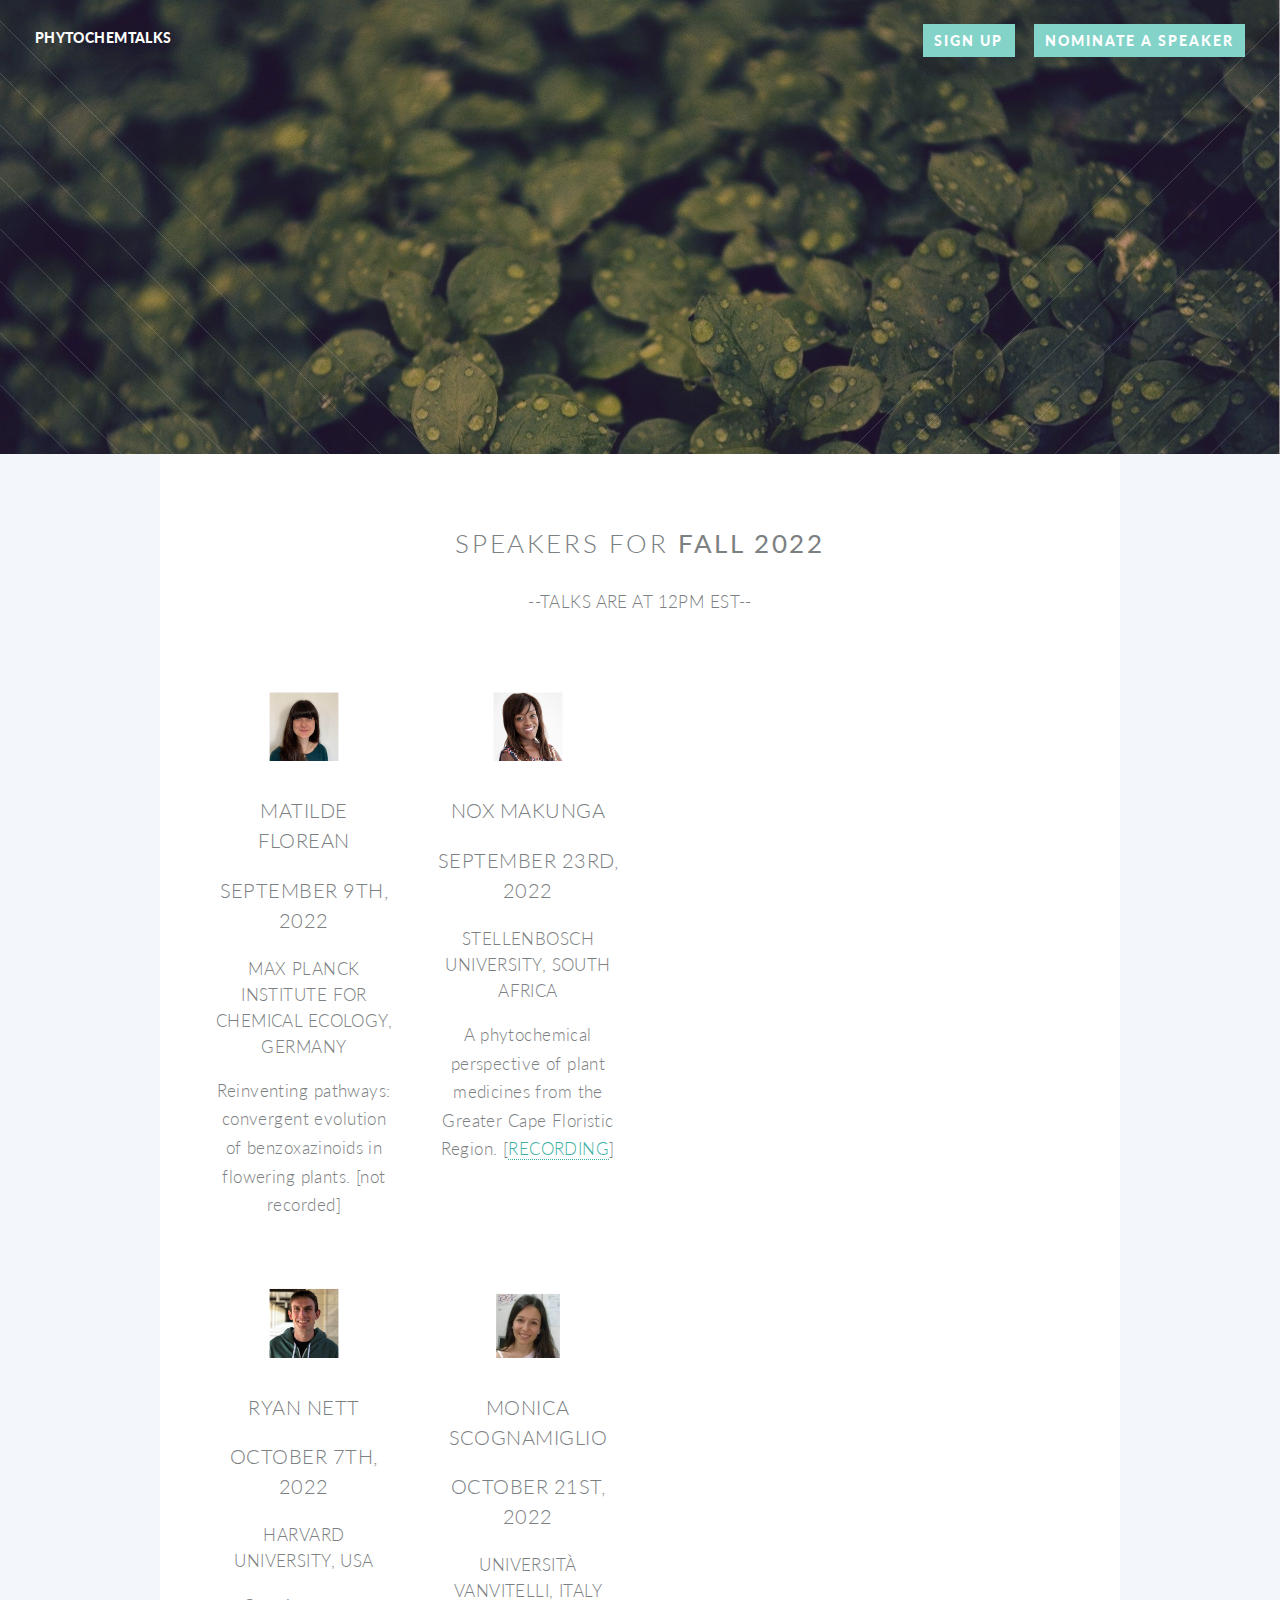
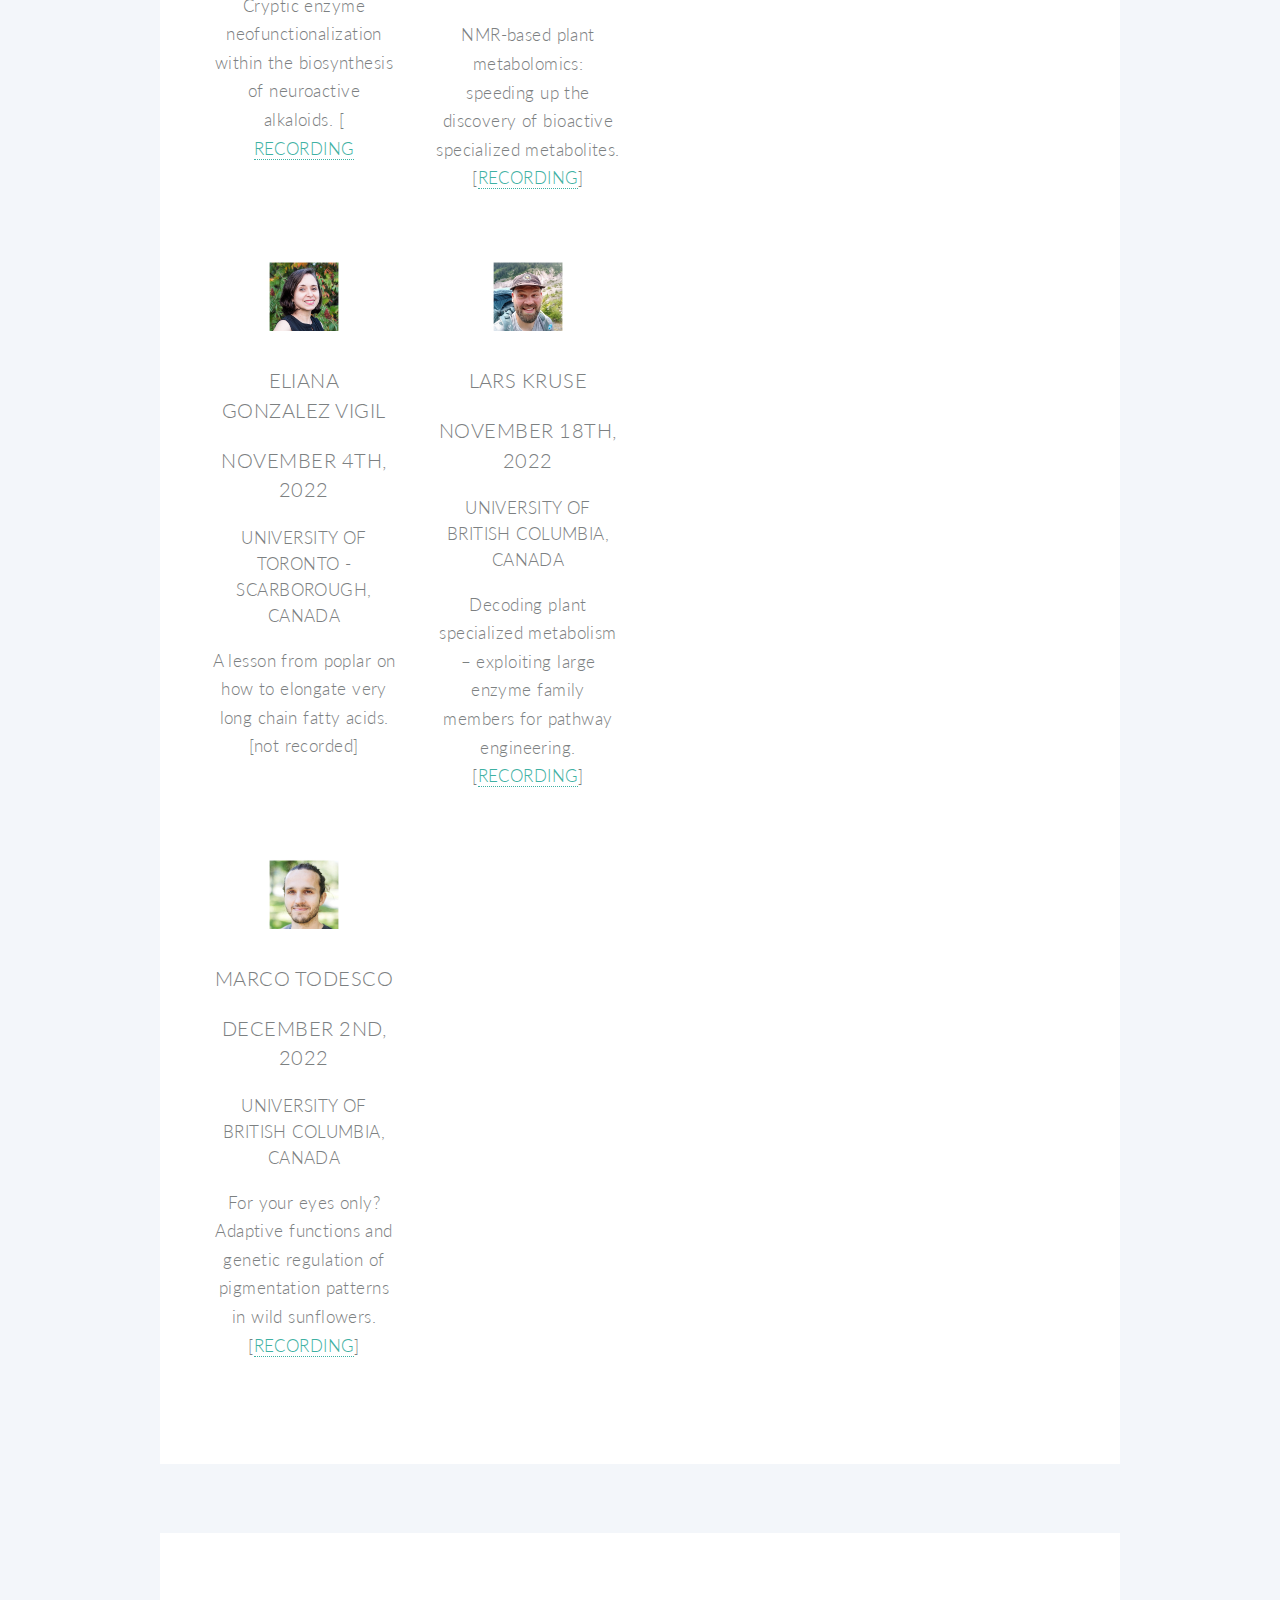
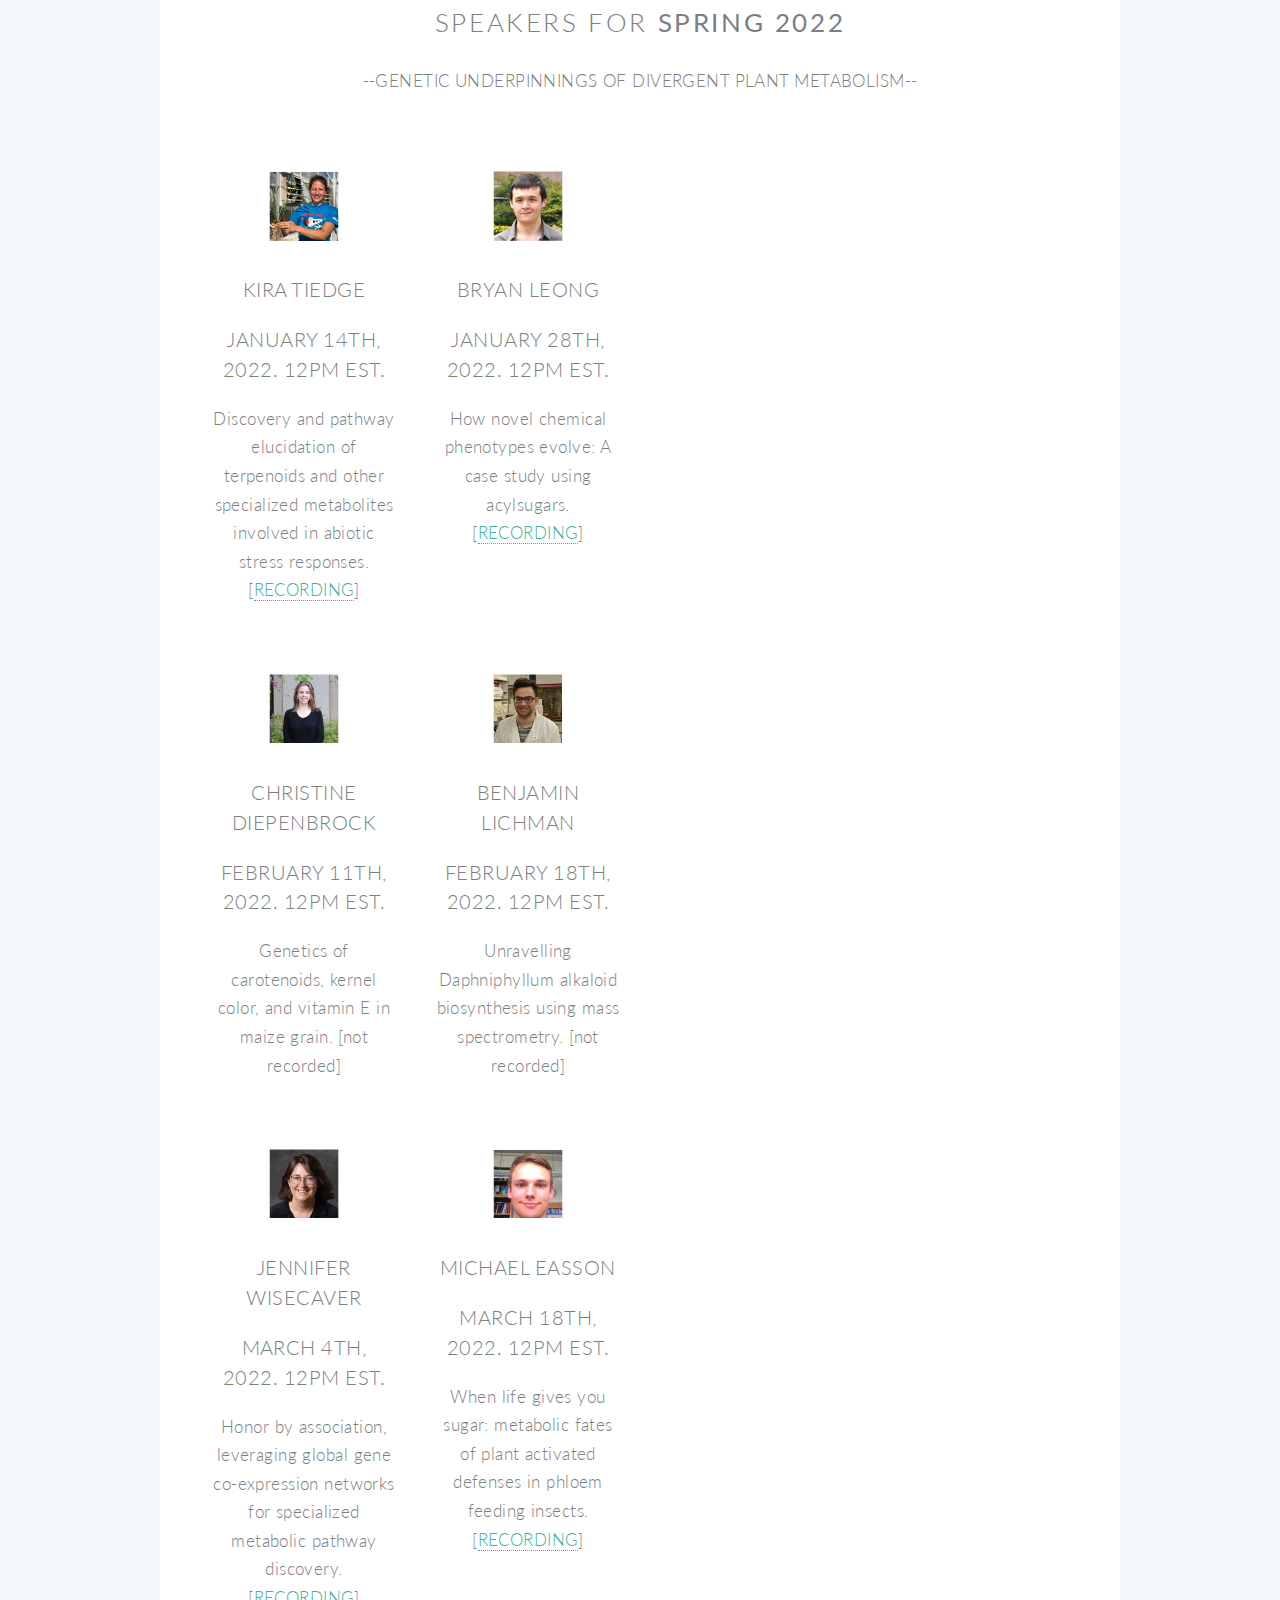
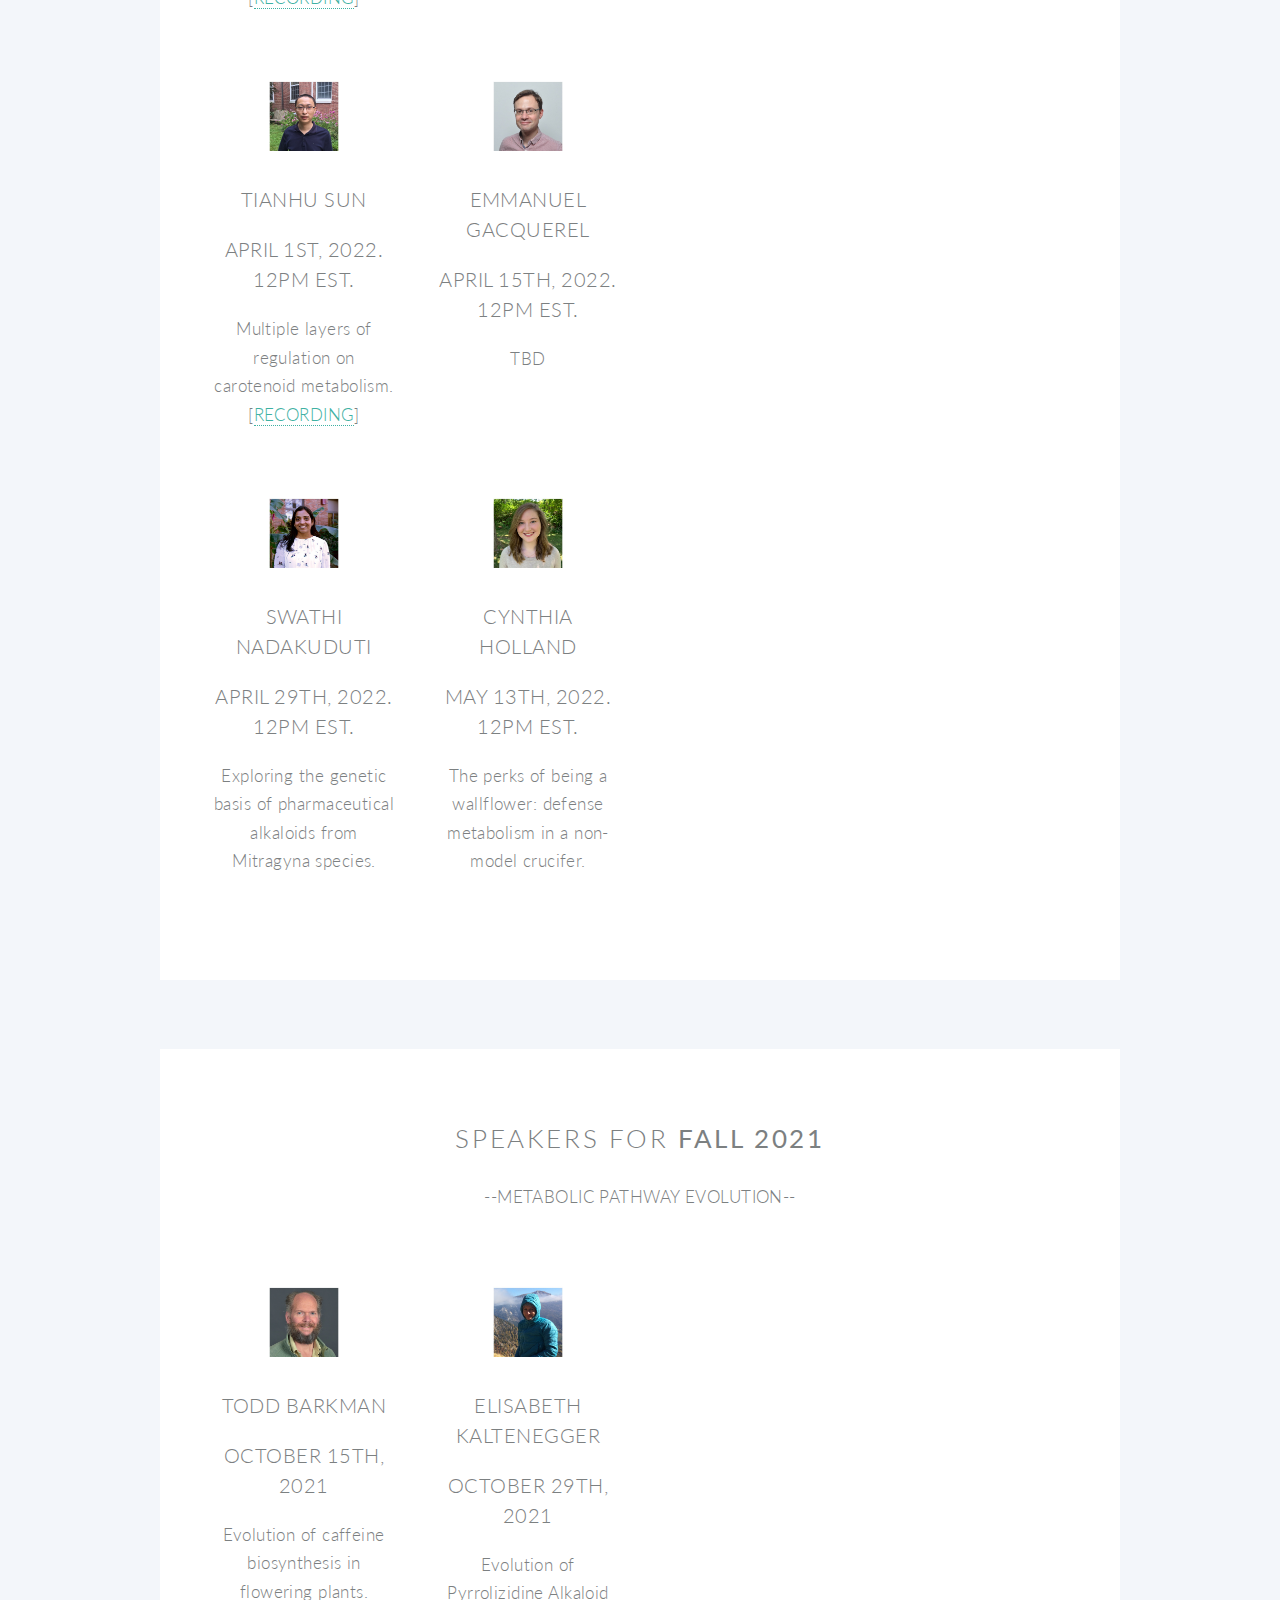
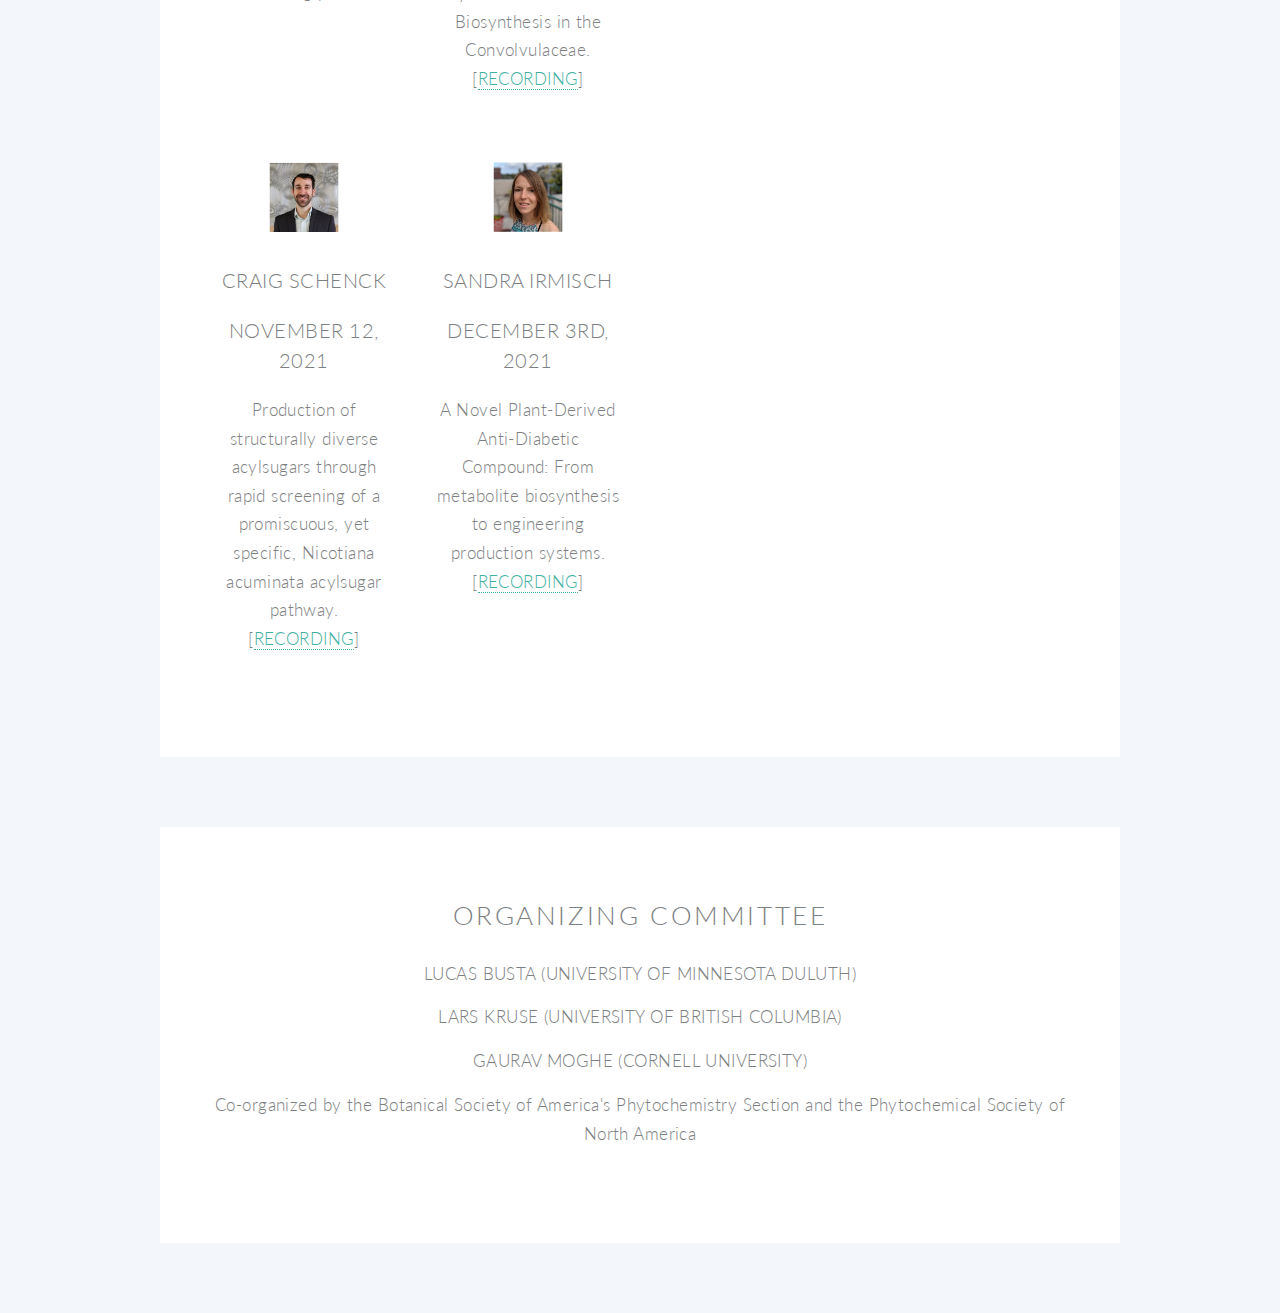
==== index_v2.html @ 906ccce0 "Create index_v2.html" ====
<!DOCTYPE HTML>
<!--
	Twenty by HTML5 UP
	html5up.net | @ajlkn
	Free for personal and commercial use under the CCA 3.0 license (html5up.net/license)
-->
<html>
	<head>
		<title>PhytochemTalks</title>
		<meta charset="utf-8" />
		<meta name="viewport" content="width=device-width, initial-scale=1, user-scalable=no" />
		<link rel="stylesheet" href="assets/css/main.css" />
		<noscript><link rel="stylesheet" href="assets/css/noscript.css" /></noscript>
	</head>
	<body class="index is-preload">
		<div id="page-wrapper">

			<!-- Header -->
				<header id="header" class="alt">
					<h1 id="logo"><a href="index.html">PhytochemTalks <span></span></a></h1>
					<nav id="nav">
						<ul>
							<!-- <li class="current"><a href="index.html">Welcome</a></li> -->
							<!-- <li class="submenu">
								<a href="#">Layouts</a>
								<ul>
									<li><a href="left-sidebar.html">Left Sidebar</a></li>
									<li><a href="right-sidebar.html">Right Sidebar</a></li>
									<li><a href="no-sidebar.html">No Sidebar</a></li>
									<li><a href="contact.html">Contact</a></li>
									<li class="submenu">
										<a href="#">Submenu</a>
										<ul>
											<li><a href="#">Dolore Sed</a></li>
											<li><a href="#">Consequat</a></li>
											<li><a href="#">Lorem Magna</a></li>
											<li><a href="#">Sed Magna</a></li>
											<li><a href="#">Ipsum Nisl</a></li>
										</ul>
									</li>
								</ul>
							</li> -->
							<li><a href="https://forms.gle/ZC9kQ19fH6Y63AhG8" target = "_blank" class="button primary">Sign Up</a></li>
							<li><a href="https://forms.gle/vL4pkconwpoUYG2R7" target = "_blank" class="button primary">Nominate A Speaker</a></li>
						</ul>
					</nav>
				</header>

			<!-- Banner -->
				<section id="banner">

					<!--
						".inner" is set up as an inline-block so it automatically expands
						in both directions to fit whatever's inside it. This means it won't
						automatically wrap lines, so be sure to use line breaks where
						appropriate (<br />).
					-->
					<div class="inner">

						<header>
							<h2>PhytochemTalks</h2>
						</header>
						<p>A virtual seminar series for the phytochemistry community
						<!--  <strong>Twenty</strong>, a free
						<br />
						responsive template
						<br />
						by <a href="http://html5up.net">HTML5 UP</a>. -->
						</p>
						<!-- <footer>
							<ul class="buttons stacked">
								<li><a href="#main" class="button fit scrolly">Tell Me More</a></li>
							</ul>
						</footer> -->

					</div>

				</section>

			<!-- Main -->

					<!-- 2022 -->

						<section class="wrapper style3 container special">

							<header class="major">
								<h2>Speakers for <strong>Fall 2022</strong></h2>
								<h4>--Talks are at 12pm EST--</h4>
								
							</header>

							<div class="row">

								<div class="col-3 col-6-narrower">

									<section>
										<a href="#" class="image featured"><img src="images/speakers/florean.jpg" alt="" /></a>
										<header>
											<h3>Matilde Florean</h3>
											<h3>September 9th, 2022</h3>
											<h4>Max Planck Institute for Chemical Ecology, Germany</h4>
										</header>
										<p>Reinventing pathways: convergent evolution of benzoxazinoids in flowering plants. [not recorded]</p>
									</section>

								</div>

								<div class="col-3 col-6-narrower">

									<section>
										<a href="#" class="image featured"><img src="images/speakers/nmakunga.jpg" alt="" /></a>
										<header>
											<h3>Nox Makunga</h3>
											<h3>September 23rd, 2022</h3>
											<h4>Stellenbosch University, South Africa</h4>
										</header>
										<p>A phytochemical perspective of plant medicines from the Greater Cape Floristic Region. [<a href="https://youtu.be/Lsn9W8xkxU4">RECORDING</a>]</p>
									</section>

								</div>
							</div>

							<div class="row">
								<div class="col-3 col-6-narrower">

									<section>
										<a href="#" class="image featured"><img src="images/speakers/nett.jpg" alt="" /></a>
										<header>
											<h3>Ryan Nett</h3>
											<h3>October 7th, 2022</h3>
											<h4>Harvard University, USA</h4>
										</header>
										<p>Cryptic enzyme neofunctionalization within the biosynthesis of neuroactive alkaloids. [<a href="https://youtu.be/0pZth37WubY"> RECORDING</a></p>
									</section>

								</div>
								<div class="col-3 col-6-narrower">
									<section>
										<a href="#" class="image featured"><img src="images/speakers/scognamiglio.jpg" alt="" /></a>
										<header>
											<h3>Monica Scognamiglio</h3>
											<h3>October 21st, 2022</h3>
											<h4>Università Vanvitelli, Italy<h4>
										</header>
										<p>NMR-based plant metabolomics: speeding up the discovery of bioactive specialized metabolites. [<a href="https://www.youtube.com/watch?v=jr14aKdbmzI">RECORDING</a>]</p>
									</section>
								</div>
							</div>

							<div class="row">
								<div class="col-3 col-6-narrower">

									<section>
										<a href="#" class="image featured"><img src="images/speakers/vigil.jpg" alt="" /></a>
										<header>
											<h3>Eliana Gonzalez Vigil</h3>
											<h3>November 4th, 2022</h3>
											<h4>University of Toronto - Scarborough, Canada</h4>
										</header>
										<p>A lesson from poplar on how to elongate very long chain fatty acids. [not recorded]</p>
									</section>

								</div>
								<div class="col-3 col-6-narrower">
									<section>
										<a href="#" class="image featured"><img src="images/speakers/lkruse.jpg" alt="" /></a>
										<header>
											<h3>Lars Kruse</h3>
											<h3>November 18th, 2022</h3>
											<h4>University of British Columbia, Canada</h4>
										</header>
										<p>Decoding plant specialized metabolism – exploiting large enzyme family members for pathway engineering. [<a href="https://youtu.be/vaaY8qaTOeU">RECORDING</a>]</p>
									</section>
								</div>
							</div>

							<div class="row">
								<div class="col-3 col-6-narrower">

									<section>
										<a href="#" class="image featured"><img src="images/speakers/mtodesco.jpg" alt="" /></a>
										<header>
											<h3>Marco Todesco</h3>
											<h3>December 2nd, 2022</h3>
											<h4>University of British Columbia, Canada</h4>
										</header>
										<p>For your eyes only? Adaptive functions and genetic regulation of pigmentation patterns in wild sunflowers. [<a href="https://youtu.be/sJp-d1FnOnk">RECORDING</a>]</p>
									</section>

									

							</div>

						<!-- 	<footer class="major">
								<ul class="buttons">
									<li><a href="#" class="button">See More</a></li>
								</ul>
							</footer> -->

						</section>


						<section class="wrapper style3 container special">

							<header class="major">
								<h2>Speakers for <strong>Spring 2022</strong></h2>
								<h4>--Genetic Underpinnings of Divergent Plant Metabolism--</h4>
								
							</header>

							<div class="row">
								<div class="col-3 col-6-narrower">

									<section>
										<a href="#" class="image featured"><img src="images/speakers/tiedge.jpg" alt="" /></a>
										<header>
											<h3>Kira Tiedge</h3>
											<h3>January 14th, 2022. 12pm EST.</h3>
										</header>
										<p>Discovery and pathway elucidation of terpenoids and other specialized metabolites involved in abiotic stress responses. [<a href="https://youtu.be/Rp8Tl9uRipw">RECORDING</a>]</p>
									</section>

								</div>
								<div class="col-3 col-6-narrower">
									<section>
										<a href="#" class="image featured"><img src="images/speakers/leong.jpg" alt="" /></a>
										<header>
											<h3>Bryan Leong</h3>
											<h3>January 28th, 2022. 12pm EST.</h3>
										</header>
										<p>How novel chemical phenotypes evolve: A case study using acylsugars. [<a href="https://youtu.be/gm9tntkHCnI">RECORDING</a>]</p>
									</section>
								</div>
							</div>

							<div class="row">
								<div class="col-3 col-6-narrower">

									<section>
										<a href="#" class="image featured"><img src="images/speakers/diepenbrock.jpg" alt="" /></a>
										<header>
											<h3>Christine Diepenbrock</h3>
											<h3>February 11th, 2022. 12pm EST.</h3>
										</header>
										<p>Genetics of carotenoids, kernel color, and vitamin E in maize grain. [not recorded]</p>
									</section>

								</div>
								<div class="col-3 col-6-narrower">

									<section>
										<a href="#" class="image featured"><img src="images/speakers/lichman.jpg" alt="" /></a>
										<header>
											<h3>Benjamin Lichman</h3>
											<h3>February 18th, 2022. 12pm EST.</h3>
										</header>
										<p>Unravelling Daphniphyllum alkaloid biosynthesis using mass spectrometry. [not recorded]</p>
									</section>

								</div>
							</div>

							<div class="row">
								<div class="col-3 col-6-narrower">

									<section>
										<a href="#" class="image featured"><img src="images/speakers/wisecaver.jpg" alt="" /></a>
										<header>
											<h3>Jennifer Wisecaver</h3>
											<h3>March 4th, 2022. 12pm EST.</h3>
										</header>
										<p>Honor by association, leveraging global gene co-expression networks for specialized metabolic pathway discovery. [<a href="https://youtu.be/dYwBu6hhYvE">RECORDING</a>]</p>
									</section>

								</div>
								<div class="col-3 col-6-narrower">
									<section>
										<a href="#" class="image featured"><img src="images/speakers/easson.jpg" alt="" /></a>
										<header>
											<h3>Michael Easson</h3>
											<h3>March 18th, 2022. 12pm EST.</h3>
										</header>
										<p>When life gives you sugar: metabolic fates of plant activated defenses in phloem feeding insects. [<a href="https://youtu.be/MIuljBLB_Bc">RECORDING</a>]</p>
									</section>
								</div>
							</div>

							<div class="row">
								<div class="col-3 col-6-narrower">

									<section>
										<a href="#" class="image featured"><img src="images/speakers/sun.jpg" alt="" /></a>
										<header>
											<h3>Tianhu Sun</h3>
											<h3>April 1st, 2022. 12pm EST.</h3>
										</header>
										<p>Multiple layers of regulation on carotenoid metabolism. [<a href="https://youtu.be/HXtTqQEf920">RECORDING</a>]</p>
									</section>

								</div>
								<div class="col-3 col-6-narrower">
									<section>
										<a href="#" class="image featured"><img src="images/speakers/gacquerel.jpg" alt="" /></a>
										<header>
											<h3>Emmanuel Gacquerel</h3>
											<h3>April 15th, 2022. 12pm EST.</h3>
										</header>
										<p>TBD</p>
									</section>
								</div>
							</div>

							<div class="row">
								<div class="col-3 col-6-narrower">

									<section>
										<a href="#" class="image featured"><img src="images/speakers/nadakuduti.jpg" alt="" /></a>
										<header>
											<h3>Swathi Nadakuduti</h3>
											<h3>April 29th, 2022. 12pm EST.</h3>
										</header>
										<p>Exploring the genetic basis of pharmaceutical alkaloids from Mitragyna species.</p>
									</section>

								</div>
								<div class="col-3 col-6-narrower">
									<section>
										<a href="#" class="image featured"><img src="images/speakers/holland.jpg" alt="" /></a>
										<header>
											<h3>Cynthia Holland</h3>
											<h3>May 13th, 2022. 12pm EST.</h3>
										</header>
										<p>The perks of being a wallflower: defense metabolism in a non-model crucifer.</p>
									</section>
								</div>
							</div>

						<!-- 	<footer class="major">
								<ul class="buttons">
									<li><a href="#" class="button">See More</a></li>
								</ul>
							</footer> -->

						</section>

					<!-- 2021 -->
						<section class="wrapper style3 container special">

							<header class="major">
								<h2>Speakers for <strong>Fall 2021</strong></h2>
								<h4>--Metabolic Pathway Evolution--</h4>
								
							</header>

							<div class="row">
								<div class="col-3 col-6-narrower">

									<section>
										<a href="#" class="image featured"><img src="images/speakers/barkman.jpg" alt="" /></a>
										<header>
											<h3>Todd Barkman</h3>
											<h3>October 15th, 2021</h3>
										</header>
										<p>Evolution of caffeine biosynthesis in flowering plants.</p>
									</section>

								</div>
								<div class="col-3 col-6-narrower">

									<section>
										<a href="#" class="image featured"><img src="images/speakers/kaltenegger.jpg" alt="" /></a>
										<header>
											<h3>Elisabeth Kaltenegger</h3>
											<h3>October 29th, 2021</h3>
										</header>
										<p>Evolution of Pyrrolizidine Alkaloid Biosynthesis in the Convolvulaceae. [<a href="https://youtu.be/cVv2QDl7gSY">RECORDING</a>]</p>
									</section>

								</div>
							</div>

							<div class="row">
								<div class="col-3 col-6-narrower">

									<section>
										<a href="#" class="image featured"><img src="images/speakers/schenck.jpg" alt="" /></a>
										<header>
											<h3>Craig Schenck</h3>
											<h3>November 12, 2021</h3>
										</header>
										<p>Production of structurally diverse acylsugars through rapid screening of a promiscuous, yet specific, Nicotiana acuminata acylsugar pathway. [<a href="https://youtu.be/OnVEOInRp0A">RECORDING</a>]</p>
									</section>

								</div>
								<div class="col-3 col-6-narrower">
									<section>
										<a href="#" class="image featured"><img src="images/speakers/irmisch.jpg" alt="" /></a>
										<header>
											<h3>Sandra Irmisch</h3>
											<h3>December 3rd, 2021</h3>
										</header>
										<p>A Novel Plant-Derived Anti-Diabetic Compound: From metabolite biosynthesis to engineering production systems. [<a href="https://youtu.be/8uOE88jEepc">RECORDING</a>]</p>
									</section>
								</div>
							</div>

						<!-- 	<footer class="major">
								<ul class="buttons">
									<li><a href="#" class="button">See More</a></li>
								</ul>
							</footer> -->

						</section>

				</article>

				<!-- Three -->
						<section class="wrapper style3 container special">

							<header class="major">
								<h2>Organizing Committee</h2>
								<h4>Lucas Busta (University of Minnesota Duluth)</h4>
								<h4>Lars Kruse (University of British Columbia)</h4>
								<h4>Gaurav Moghe (Cornell University)</h4>

								Co-organized by the Botanical Society of America's Phytochemistry Section and the Phytochemical Society of North America
								
							</header>

						</section>

				</article>

			<!-- CTA -->
				<!-- <section id="cta">

					<header>
						<h2>Ready to do <strong>something</strong>?</h2>
						<p>Proin a ullamcorper elit, et sagittis turpis integer ut fermentum.</p>
					</header>
					<footer>
						<ul class="buttons">
							<li><a href="#" class="button primary">Take My Money</a></li>
							<li><a href="#" class="button">LOL Wut</a></li>
						</ul>
					</footer>

				</section> -->

			<!-- Footer -->
				<!-- <footer id="footer">

					<ul class="icons">
						<li><a href="#" class="icon brands circle fa-twitter"><span class="label">Twitter</span></a></li>
						<li><a href="#" class="icon brands circle fa-facebook-f"><span class="label">Facebook</span></a></li>
						<li><a href="#" class="icon brands circle fa-google-plus-g"><span class="label">Google+</span></a></li>
						<li><a href="#" class="icon brands circle fa-github"><span class="label">Github</span></a></li>
						<li><a href="#" class="icon brands circle fa-dribbble"><span class="label">Dribbble</span></a></li>
					</ul>

					<ul class="copyright">
						<li>&copy; Untitled</li><li>Design: <a href="http://html5up.net">HTML5 UP</a></li>
					</ul>

				</footer> -->

			<!-- <article id="main">

					<header class="special container">
						<span class="icon solid fa-chart-bar"></span>
						<h2>As this is my <strong>twentieth</strong> freebie for HTML5 UP
						<br />
						I decided to give it a really creative name.</h2>
						<p>Turns out <strong>Twenty</strong> was the best I could come up with. Anyway, lame name aside,
						<br />
						it's minimally designed, fully responsive, built on HTML5/CSS3,
						and, like all my stuff,
						<br />
						released for free under the <a href="http://html5up.net/license">Creative Commons Attribution 3.0</a> license. Have fun!</p>
					</header> -->

					<!-- One -->
						<!-- <section class="wrapper style2 container special-alt">
							<div class="row gtr-50">
								<div class="col-8 col-12-narrower">

									<header>
										<h2>Behold the <strong>icons</strong> that visualize what you’re all about. or just take up space. your call bro.</h2>
									</header>
									<p>Sed tristique purus vitae volutpat ultrices. Aliquam eu elit eget arcu comteger ut fermentum lorem. Lorem ipsum dolor sit amet. Sed tristique purus vitae volutpat ultrices. eu elit eget commodo. Sed tristique purus vitae volutpat ultrices. Aliquam eu elit eget arcu commodo.</p>
									<footer>
										<ul class="buttons">
											<li><a href="#" class="button">Find Out More</a></li>
										</ul>
									</footer>

								</div>
								<div class="col-4 col-12-narrower imp-narrower">

									<ul class="featured-icons">
										<li><span class="icon fa-clock"><span class="label">Feature 1</span></span></li>
										<li><span class="icon solid fa-volume-up"><span class="label">Feature 2</span></span></li>
										<li><span class="icon solid fa-laptop"><span class="label">Feature 3</span></span></li>
										<li><span class="icon solid fa-inbox"><span class="label">Feature 4</span></span></li>
										<li><span class="icon solid fa-lock"><span class="label">Feature 5</span></span></li>
										<li><span class="icon solid fa-cog"><span class="label">Feature 6</span></span></li>
									</ul>

								</div>
							</div>
						</section> -->

					<!-- Two -->
						<!-- <section class="wrapper style1 container special">
							<div class="row">
								<div class="col-4 col-12-narrower">

									<section>
										<span class="icon solid featured fa-check"></span>
										<header>
											<h3>This is Something</h3>
										</header>
										<p>Sed tristique purus vitae volutpat ultrices. Aliquam eu elit eget arcu commodo suscipit dolor nec nibh. Proin a ullamcorper elit, et sagittis turpis. Integer ut fermentum.</p>
									</section>

								</div>
								<div class="col-4 col-12-narrower">

									<section>
										<span class="icon solid featured fa-check"></span>
										<header>
											<h3>Also Something</h3>
										</header>
										<p>Sed tristique purus vitae volutpat ultrices. Aliquam eu elit eget arcu commodo suscipit dolor nec nibh. Proin a ullamcorper elit, et sagittis turpis. Integer ut fermentum.</p>
									</section>

								</div>
								<div class="col-4 col-12-narrower">

									<section>
										<span class="icon solid featured fa-check"></span>
										<header>
											<h3>Probably Something</h3>
										</header>
										<p>Sed tristique purus vitae volutpat ultrices. Aliquam eu elit eget arcu commodo suscipit dolor nec nibh. Proin a ullamcorper elit, et sagittis turpis. Integer ut fermentum.</p>
									</section>

								</div>
							</div>
						</section> -->

		</div>

		<!-- Scripts -->
			<script src="assets/js/jquery.min.js"></script>
			<script src="assets/js/jquery.dropotron.min.js"></script>
			<script src="assets/js/jquery.scrolly.min.js"></script>
			<script src="assets/js/jquery.scrollex.min.js"></script>
			<script src="assets/js/browser.min.js"></script>
			<script src="assets/js/breakpoints.min.js"></script>
			<script src="assets/js/util.js"></script>
			<script src="assets/js/main.js"></script>

	</body>
</html>
---- assets/css/main.css ----
@import url("fontawesome-all.min.css");
@import url("https://fonts.googleapis.com/css?family=Lato:300,400,900");

/*
	Twenty by HTML5 UP
	html5up.net | @ajlkn
	Free for personal and commercial use under the CCA 3.0 license (html5up.net/license)
*/

html, body, div, span, applet, object,
iframe, h1, h2, h3, h4, h5, h6, p, blockquote,
pre, a, abbr, acronym, address, big, cite,
code, del, dfn, em, img, ins, kbd, q, s, samp,
small, strike, strong, sub, sup, tt, var, b,
u, i, center, dl, dt, dd, ol, ul, li, fieldset,
form, label, legend, table, caption, tbody,
tfoot, thead, tr, th, td, article, aside,
canvas, details, embed, figure, figcaption,
footer, header, hgroup, menu, nav, output, ruby,
section, summary, time, mark, audio, video {
	margin: 0;
	padding: 0;
	border: 0;
	font-size: 100%;
	font: inherit;
	vertical-align: baseline;}

article, aside, details, figcaption, figure,
footer, header, hgroup, menu, nav, section {
	display: block;}

body {
	line-height: 1;
}

ol, ul {
	list-style: none;
}

blockquote, q {
	quotes: none;
}

	blockquote:before, blockquote:after, q:before, q:after {
		content: '';
		content: none;
	}

table {
	border-collapse: collapse;
	border-spacing: 0;
}

body {
	-webkit-text-size-adjust: none;
}

mark {
	background-color: transparent;
	color: inherit;
}

input::-moz-focus-inner {
	border: 0;
	padding: 0;
}

input, select, textarea {
	-moz-appearance: none;
	-webkit-appearance: none;
	-ms-appearance: none;
	appearance: none;
}

/* Basic */

	html {
		box-sizing: border-box;
	}

	*, *:before, *:after {
		box-sizing: inherit;
	}

	body {
		background: #f3f6fa;
	}

		body.is-preload *, body.is-preload *:before, body.is-preload *:after {
			-moz-animation: none !important;
			-webkit-animation: none !important;
			-ms-animation: none !important;
			animation: none !important;
			-moz-transition: none !important;
			-webkit-transition: none !important;
			-ms-transition: none !important;
			transition: none !important;
		}

	body, input, select, textarea {
		color: #7c8081;
		font-family: 'Lato', sans-serif;
		font-size: 15pt;
		font-weight: 300;
		letter-spacing: 0.025em;
		line-height: 1.75em;
	}

	a {
		-moz-transition: color 0.2s ease-in-out, border-color 0.2s ease-in-out, background-color 0.2s ease-in-out;
		-webkit-transition: color 0.2s ease-in-out, border-color 0.2s ease-in-out, background-color 0.2s ease-in-out;
		-ms-transition: color 0.2s ease-in-out, border-color 0.2s ease-in-out, background-color 0.2s ease-in-out;
		transition: color 0.2s ease-in-out, border-color 0.2s ease-in-out, background-color 0.2s ease-in-out;
		color: #3fb1a3;
		text-decoration: none;
		border-bottom: dotted 1px;
	}

		a:hover {
			border-bottom-color: transparent;
		}

	strong, b {
		font-weight: 400;
	}

	p, ul, ol, dl, table, blockquote {
		margin: 0 0 2em 0;
	}

	h1, h2, h3, h4, h5, h6 {
		color: inherit;
		font-weight: 300;
		line-height: 1.75em;
		margin-bottom: 1em;
		text-transform: uppercase;
	}

		h1 a, h2 a, h3 a, h4 a, h5 a, h6 a {
			color: inherit;
			text-decoration: none;
			border: 0;
		}

	h2 {
		font-size: 1.5em;
		letter-spacing: 0.1em;
	}

	h3 {
		font-size: 1.15em;
		letter-spacing: 0.025em;
	}

	sub {
		font-size: 0.8em;
		position: relative;
		top: 0.5em;
	}

	sup {
		font-size: 0.8em;
		position: relative;
		top: -0.5em;
	}

	hr {
		border-top: solid 1px rgba(124, 128, 129, 0.2);
		border: 0;
		margin-bottom: 1.5em;
	}

	blockquote {
		border-left: solid 0.5em rgba(124, 128, 129, 0.2);
		font-style: italic;
		padding: 1em 0 1em 2em;
	}

/* Container */

	.container {
		margin: 0 auto;
		max-width: 100%;
		width: 1400px;
	}

		.container.medium {
			width: 1050px;
		}

		@media screen and (max-width: 1680px) {

			.container {
				width: 1200px;
			}

				.container.medium {
					width: 900px;
				}

		}

		@media screen and (max-width: 1280px) {

			.container {
				width: 960px;
			}

				.container.medium {
					width: 735px;
				}

		}

		@media screen and (max-width: 980px) {

			.container {
				width: 95%;
			}

				.container.medium {
					width: 71.25%;
				}

		}

		@media screen and (max-width: 840px) {

			.container {
				width: 95%;
			}

				.container.medium {
					width: 95%;
				}

		}

		@media screen and (max-width: 736px) {

			.container {
				width: 100%;
			}

				.container.medium {
					width: 100%;
				}

		}

/* Row */

	.row {
		display: flex;
		flex-wrap: wrap;
		box-sizing: border-box;
		align-items: stretch;
	}

		.row > * {
			box-sizing: border-box;
		}

		.row.gtr-uniform > * > :last-child {
			margin-bottom: 0;
		}

		.row.aln-left {
			justify-content: flex-start;
		}

		.row.aln-center {
			justify-content: center;
		}

		.row.aln-right {
			justify-content: flex-end;
		}

		.row.aln-top {
			align-items: flex-start;
		}

		.row.aln-middle {
			align-items: center;
		}

		.row.aln-bottom {
			align-items: flex-end;
		}

		.row > .imp {
			order: -1;
		}

		.row > .col-1 {
			width: 8.33333%;
		}

		.row > .off-1 {
			margin-left: 8.33333%;
		}

		.row > .col-2 {
			width: 16.66667%;
		}

		.row > .off-2 {
			margin-left: 16.66667%;
		}

		.row > .col-3 {
			width: 25%;
		}

		.row > .off-3 {
			margin-left: 25%;
		}

		.row > .col-4 {
			width: 33.33333%;
		}

		.row > .off-4 {
			margin-left: 33.33333%;
		}

		.row > .col-5 {
			width: 41.66667%;
		}

		.row > .off-5 {
			margin-left: 41.66667%;
		}

		.row > .col-6 {
			width: 50%;
		}

		.row > .off-6 {
			margin-left: 50%;
		}

		.row > .col-7 {
			width: 58.33333%;
		}

		.row > .off-7 {
			margin-left: 58.33333%;
		}

		.row > .col-8 {
			width: 66.66667%;
		}

		.row > .off-8 {
			margin-left: 66.66667%;
		}

		.row > .col-9 {
			width: 75%;
		}

		.row > .off-9 {
			margin-left: 75%;
		}

		.row > .col-10 {
			width: 83.33333%;
		}

		.row > .off-10 {
			margin-left: 83.33333%;
		}

		.row > .col-11 {
			width: 91.66667%;
		}

		.row > .off-11 {
			margin-left: 91.66667%;
		}

		.row > .col-12 {
			width: 100%;
		}

		.row > .off-12 {
			margin-left: 100%;
		}

		.row.gtr-0 {
			margin-top: 0px;
			margin-left: 0px;
		}

			.row.gtr-0 > * {
				padding: 0px 0 0 0px;
			}

			.row.gtr-0.gtr-uniform {
				margin-top: 0px;
			}

				.row.gtr-0.gtr-uniform > * {
					padding-top: 0px;
				}

		.row.gtr-25 {
			margin-top: -12.5px;
			margin-left: -12.5px;
		}

			.row.gtr-25 > * {
				padding: 12.5px 0 0 12.5px;
			}

			.row.gtr-25.gtr-uniform {
				margin-top: -12.5px;
			}

				.row.gtr-25.gtr-uniform > * {
					padding-top: 12.5px;
				}

		.row.gtr-50 {
			margin-top: -25px;
			margin-left: -25px;
		}

			.row.gtr-50 > * {
				padding: 25px 0 0 25px;
			}

			.row.gtr-50.gtr-uniform {
				margin-top: -25px;
			}

				.row.gtr-50.gtr-uniform > * {
					padding-top: 25px;
				}

		.row {
			margin-top: -50px;
			margin-left: -50px;
		}

			.row > * {
				padding: 50px 0 0 50px;
			}

			.row.gtr-uniform {
				margin-top: -50px;
			}

				.row.gtr-uniform > * {
					padding-top: 50px;
				}

		.row.gtr-150 {
			margin-top: -75px;
			margin-left: -75px;
		}

			.row.gtr-150 > * {
				padding: 75px 0 0 75px;
			}

			.row.gtr-150.gtr-uniform {
				margin-top: -75px;
			}

				.row.gtr-150.gtr-uniform > * {
					padding-top: 75px;
				}

		.row.gtr-200 {
			margin-top: -100px;
			margin-left: -100px;
		}

			.row.gtr-200 > * {
				padding: 100px 0 0 100px;
			}

			.row.gtr-200.gtr-uniform {
				margin-top: -100px;
			}

				.row.gtr-200.gtr-uniform > * {
					padding-top: 100px;
				}

		@media screen and (max-width: 1680px) {

			.row {
				display: flex;
				flex-wrap: wrap;
				box-sizing: border-box;
				align-items: stretch;
			}

				.row > * {
					box-sizing: border-box;
				}

				.row.gtr-uniform > * > :last-child {
					margin-bottom: 0;
				}

				.row.aln-left {
					justify-content: flex-start;
				}

				.row.aln-center {
					justify-content: center;
				}

				.row.aln-right {
					justify-content: flex-end;
				}

				.row.aln-top {
					align-items: flex-start;
				}

				.row.aln-middle {
					align-items: center;
				}

				.row.aln-bottom {
					align-items: flex-end;
				}

				.row > .imp-wide {
					order: -1;
				}

				.row > .col-1-wide {
					width: 8.33333%;
				}

				.row > .off-1-wide {
					margin-left: 8.33333%;
				}

				.row > .col-2-wide {
					width: 16.66667%;
				}

				.row > .off-2-wide {
					margin-left: 16.66667%;
				}

				.row > .col-3-wide {
					width: 25%;
				}

				.row > .off-3-wide {
					margin-left: 25%;
				}

				.row > .col-4-wide {
					width: 33.33333%;
				}

				.row > .off-4-wide {
					margin-left: 33.33333%;
				}

				.row > .col-5-wide {
					width: 41.66667%;
				}

				.row > .off-5-wide {
					margin-left: 41.66667%;
				}

				.row > .col-6-wide {
					width: 50%;
				}

				.row > .off-6-wide {
					margin-left: 50%;
				}

				.row > .col-7-wide {
					width: 58.33333%;
				}

				.row > .off-7-wide {
					margin-left: 58.33333%;
				}

				.row > .col-8-wide {
					width: 66.66667%;
				}

				.row > .off-8-wide {
					margin-left: 66.66667%;
				}

				.row > .col-9-wide {
					width: 75%;
				}

				.row > .off-9-wide {
					margin-left: 75%;
				}

				.row > .col-10-wide {
					width: 83.33333%;
				}

				.row > .off-10-wide {
					margin-left: 83.33333%;
				}

				.row > .col-11-wide {
					width: 91.66667%;
				}

				.row > .off-11-wide {
					margin-left: 91.66667%;
				}

				.row > .col-12-wide {
					width: 100%;
				}

				.row > .off-12-wide {
					margin-left: 100%;
				}

				.row.gtr-0 {
					margin-top: 0px;
					margin-left: 0px;
				}

					.row.gtr-0 > * {
						padding: 0px 0 0 0px;
					}

					.row.gtr-0.gtr-uniform {
						margin-top: 0px;
					}

						.row.gtr-0.gtr-uniform > * {
							padding-top: 0px;
						}

				.row.gtr-25 {
					margin-top: -10px;
					margin-left: -10px;
				}

					.row.gtr-25 > * {
						padding: 10px 0 0 10px;
					}

					.row.gtr-25.gtr-uniform {
						margin-top: -10px;
					}

						.row.gtr-25.gtr-uniform > * {
							padding-top: 10px;
						}

				.row.gtr-50 {
					margin-top: -20px;
					margin-left: -20px;
				}

					.row.gtr-50 > * {
						padding: 20px 0 0 20px;
					}

					.row.gtr-50.gtr-uniform {
						margin-top: -20px;
					}

						.row.gtr-50.gtr-uniform > * {
							padding-top: 20px;
						}

				.row {
					margin-top: -40px;
					margin-left: -40px;
				}

					.row > * {
						padding: 40px 0 0 40px;
					}

					.row.gtr-uniform {
						margin-top: -40px;
					}

						.row.gtr-uniform > * {
							padding-top: 40px;
						}

				.row.gtr-150 {
					margin-top: -60px;
					margin-left: -60px;
				}

					.row.gtr-150 > * {
						padding: 60px 0 0 60px;
					}

					.row.gtr-150.gtr-uniform {
						margin-top: -60px;
					}

						.row.gtr-150.gtr-uniform > * {
							padding-top: 60px;
						}

				.row.gtr-200 {
					margin-top: -80px;
					margin-left: -80px;
				}

					.row.gtr-200 > * {
						padding: 80px 0 0 80px;
					}

					.row.gtr-200.gtr-uniform {
						margin-top: -80px;
					}

						.row.gtr-200.gtr-uniform > * {
							padding-top: 80px;
						}

		}

		@media screen and (max-width: 1280px) {

			.row {
				display: flex;
				flex-wrap: wrap;
				box-sizing: border-box;
				align-items: stretch;
			}

				.row > * {
					box-sizing: border-box;
				}

				.row.gtr-uniform > * > :last-child {
					margin-bottom: 0;
				}

				.row.aln-left {
					justify-content: flex-start;
				}

				.row.aln-center {
					justify-content: center;
				}

				.row.aln-right {
					justify-content: flex-end;
				}

				.row.aln-top {
					align-items: flex-start;
				}

				.row.aln-middle {
					align-items: center;
				}

				.row.aln-bottom {
					align-items: flex-end;
				}

				.row > .imp-normal {
					order: -1;
				}

				.row > .col-1-normal {
					width: 8.33333%;
				}

				.row > .off-1-normal {
					margin-left: 8.33333%;
				}

				.row > .col-2-normal {
					width: 16.66667%;
				}

				.row > .off-2-normal {
					margin-left: 16.66667%;
				}

				.row > .col-3-normal {
					width: 25%;
				}

				.row > .off-3-normal {
					margin-left: 25%;
				}

				.row > .col-4-normal {
					width: 33.33333%;
				}

				.row > .off-4-normal {
					margin-left: 33.33333%;
				}

				.row > .col-5-normal {
					width: 41.66667%;
				}

				.row > .off-5-normal {
					margin-left: 41.66667%;
				}

				.row > .col-6-normal {
					width: 50%;
				}

				.row > .off-6-normal {
					margin-left: 50%;
				}

				.row > .col-7-normal {
					width: 58.33333%;
				}

				.row > .off-7-normal {
					margin-left: 58.33333%;
				}

				.row > .col-8-normal {
					width: 66.66667%;
				}

				.row > .off-8-normal {
					margin-left: 66.66667%;
				}

				.row > .col-9-normal {
					width: 75%;
				}

				.row > .off-9-normal {
					margin-left: 75%;
				}

				.row > .col-10-normal {
					width: 83.33333%;
				}

				.row > .off-10-normal {
					margin-left: 83.33333%;
				}

				.row > .col-11-normal {
					width: 91.66667%;
				}

				.row > .off-11-normal {
					margin-left: 91.66667%;
				}

				.row > .col-12-normal {
					width: 100%;
				}

				.row > .off-12-normal {
					margin-left: 100%;
				}

				.row.gtr-0 {
					margin-top: 0px;
					margin-left: 0px;
				}

					.row.gtr-0 > * {
						padding: 0px 0 0 0px;
					}

					.row.gtr-0.gtr-uniform {
						margin-top: 0px;
					}

						.row.gtr-0.gtr-uniform > * {
							padding-top: 0px;
						}

				.row.gtr-25 {
					margin-top: -10px;
					margin-left: -10px;
				}

					.row.gtr-25 > * {
						padding: 10px 0 0 10px;
					}

					.row.gtr-25.gtr-uniform {
						margin-top: -10px;
					}

						.row.gtr-25.gtr-uniform > * {
							padding-top: 10px;
						}

				.row.gtr-50 {
					margin-top: -20px;
					margin-left: -20px;
				}

					.row.gtr-50 > * {
						padding: 20px 0 0 20px;
					}

					.row.gtr-50.gtr-uniform {
						margin-top: -20px;
					}

						.row.gtr-50.gtr-uniform > * {
							padding-top: 20px;
						}

				.row {
					margin-top: -40px;
					margin-left: -40px;
				}

					.row > * {
						padding: 40px 0 0 40px;
					}

					.row.gtr-uniform {
						margin-top: -40px;
					}

						.row.gtr-uniform > * {
							padding-top: 40px;
						}

				.row.gtr-150 {
					margin-top: -60px;
					margin-left: -60px;
				}

					.row.gtr-150 > * {
						padding: 60px 0 0 60px;
					}

					.row.gtr-150.gtr-uniform {
						margin-top: -60px;
					}

						.row.gtr-150.gtr-uniform > * {
							padding-top: 60px;
						}

				.row.gtr-200 {
					margin-top: -80px;
					margin-left: -80px;
				}

					.row.gtr-200 > * {
						padding: 80px 0 0 80px;
					}

					.row.gtr-200.gtr-uniform {
						margin-top: -80px;
					}

						.row.gtr-200.gtr-uniform > * {
							padding-top: 80px;
						}

		}

		@media screen and (max-width: 980px) {

			.row {
				display: flex;
				flex-wrap: wrap;
				box-sizing: border-box;
				align-items: stretch;
			}

				.row > * {
					box-sizing: border-box;
				}

				.row.gtr-uniform > * > :last-child {
					margin-bottom: 0;
				}

				.row.aln-left {
					justify-content: flex-start;
				}

				.row.aln-center {
					justify-content: center;
				}

				.row.aln-right {
					justify-content: flex-end;
				}

				.row.aln-top {
					align-items: flex-start;
				}

				.row.aln-middle {
					align-items: center;
				}

				.row.aln-bottom {
					align-items: flex-end;
				}

				.row > .imp-narrow {
					order: -1;
				}

				.row > .col-1-narrow {
					width: 8.33333%;
				}

				.row > .off-1-narrow {
					margin-left: 8.33333%;
				}

				.row > .col-2-narrow {
					width: 16.66667%;
				}

				.row > .off-2-narrow {
					margin-left: 16.66667%;
				}

				.row > .col-3-narrow {
					width: 25%;
				}

				.row > .off-3-narrow {
					margin-left: 25%;
				}

				.row > .col-4-narrow {
					width: 33.33333%;
				}

				.row > .off-4-narrow {
					margin-left: 33.33333%;
				}

				.row > .col-5-narrow {
					width: 41.66667%;
				}

				.row > .off-5-narrow {
					margin-left: 41.66667%;
				}

				.row > .col-6-narrow {
					width: 50%;
				}

				.row > .off-6-narrow {
					margin-left: 50%;
				}

				.row > .col-7-narrow {
					width: 58.33333%;
				}

				.row > .off-7-narrow {
					margin-left: 58.33333%;
				}

				.row > .col-8-narrow {
					width: 66.66667%;
				}

				.row > .off-8-narrow {
					margin-left: 66.66667%;
				}

				.row > .col-9-narrow {
					width: 75%;
				}

				.row > .off-9-narrow {
					margin-left: 75%;
				}

				.row > .col-10-narrow {
					width: 83.33333%;
				}

				.row > .off-10-narrow {
					margin-left: 83.33333%;
				}

				.row > .col-11-narrow {
					width: 91.66667%;
				}

				.row > .off-11-narrow {
					margin-left: 91.66667%;
				}

				.row > .col-12-narrow {
					width: 100%;
				}

				.row > .off-12-narrow {
					margin-left: 100%;
				}

				.row.gtr-0 {
					margin-top: 0px;
					margin-left: 0px;
				}

					.row.gtr-0 > * {
						padding: 0px 0 0 0px;
					}

					.row.gtr-0.gtr-uniform {
						margin-top: 0px;
					}

						.row.gtr-0.gtr-uniform > * {
							padding-top: 0px;
						}

				.row.gtr-25 {
					margin-top: -7.5px;
					margin-left: -7.5px;
				}

					.row.gtr-25 > * {
						padding: 7.5px 0 0 7.5px;
					}

					.row.gtr-25.gtr-uniform {
						margin-top: -7.5px;
					}

						.row.gtr-25.gtr-uniform > * {
							padding-top: 7.5px;
						}

				.row.gtr-50 {
					margin-top: -15px;
					margin-left: -15px;
				}

					.row.gtr-50 > * {
						padding: 15px 0 0 15px;
					}

					.row.gtr-50.gtr-uniform {
						margin-top: -15px;
					}

						.row.gtr-50.gtr-uniform > * {
							padding-top: 15px;
						}

				.row {
					margin-top: -30px;
					margin-left: -30px;
				}

					.row > * {
						padding: 30px 0 0 30px;
					}

					.row.gtr-uniform {
						margin-top: -30px;
					}

						.row.gtr-uniform > * {
							padding-top: 30px;
						}

				.row.gtr-150 {
					margin-top: -45px;
					margin-left: -45px;
				}

					.row.gtr-150 > * {
						padding: 45px 0 0 45px;
					}

					.row.gtr-150.gtr-uniform {
						margin-top: -45px;
					}

						.row.gtr-150.gtr-uniform > * {
							padding-top: 45px;
						}

				.row.gtr-200 {
					margin-top: -60px;
					margin-left: -60px;
				}

					.row.gtr-200 > * {
						padding: 60px 0 0 60px;
					}

					.row.gtr-200.gtr-uniform {
						margin-top: -60px;
					}

						.row.gtr-200.gtr-uniform > * {
							padding-top: 60px;
						}

		}

		@media screen and (max-width: 840px) {

			.row {
				display: flex;
				flex-wrap: wrap;
				box-sizing: border-box;
				align-items: stretch;
			}

				.row > * {
					box-sizing: border-box;
				}

				.row.gtr-uniform > * > :last-child {
					margin-bottom: 0;
				}

				.row.aln-left {
					justify-content: flex-start;
				}

				.row.aln-center {
					justify-content: center;
				}

				.row.aln-right {
					justify-content: flex-end;
				}

				.row.aln-top {
					align-items: flex-start;
				}

				.row.aln-middle {
					align-items: center;
				}

				.row.aln-bottom {
					align-items: flex-end;
				}

				.row > .imp-narrower {
					order: -1;
				}

				.row > .col-1-narrower {
					width: 8.33333%;
				}

				.row > .off-1-narrower {
					margin-left: 8.33333%;
				}

				.row > .col-2-narrower {
					width: 16.66667%;
				}

				.row > .off-2-narrower {
					margin-left: 16.66667%;
				}

				.row > .col-3-narrower {
					width: 25%;
				}

				.row > .off-3-narrower {
					margin-left: 25%;
				}

				.row > .col-4-narrower {
					width: 33.33333%;
				}

				.row > .off-4-narrower {
					margin-left: 33.33333%;
				}

				.row > .col-5-narrower {
					width: 41.66667%;
				}

				.row > .off-5-narrower {
					margin-left: 41.66667%;
				}

				.row > .col-6-narrower {
					width: 50%;
				}

				.row > .off-6-narrower {
					margin-left: 50%;
				}

				.row > .col-7-narrower {
					width: 58.33333%;
				}

				.row > .off-7-narrower {
					margin-left: 58.33333%;
				}

				.row > .col-8-narrower {
					width: 66.66667%;
				}

				.row > .off-8-narrower {
					margin-left: 66.66667%;
				}

				.row > .col-9-narrower {
					width: 75%;
				}

				.row > .off-9-narrower {
					margin-left: 75%;
				}

				.row > .col-10-narrower {
					width: 83.33333%;
				}

				.row > .off-10-narrower {
					margin-left: 83.33333%;
				}

				.row > .col-11-narrower {
					width: 91.66667%;
				}

				.row > .off-11-narrower {
					margin-left: 91.66667%;
				}

				.row > .col-12-narrower {
					width: 100%;
				}

				.row > .off-12-narrower {
					margin-left: 100%;
				}

				.row.gtr-0 {
					margin-top: 0px;
					margin-left: 0px;
				}

					.row.gtr-0 > * {
						padding: 0px 0 0 0px;
					}

					.row.gtr-0.gtr-uniform {
						margin-top: 0px;
					}

						.row.gtr-0.gtr-uniform > * {
							padding-top: 0px;
						}

				.row.gtr-25 {
					margin-top: -7.5px;
					margin-left: -7.5px;
				}

					.row.gtr-25 > * {
						padding: 7.5px 0 0 7.5px;
					}

					.row.gtr-25.gtr-uniform {
						margin-top: -7.5px;
					}

						.row.gtr-25.gtr-uniform > * {
							padding-top: 7.5px;
						}

				.row.gtr-50 {
					margin-top: -15px;
					margin-left: -15px;
				}

					.row.gtr-50 > * {
						padding: 15px 0 0 15px;
					}

					.row.gtr-50.gtr-uniform {
						margin-top: -15px;
					}

						.row.gtr-50.gtr-uniform > * {
							padding-top: 15px;
						}

				.row {
					margin-top: -30px;
					margin-left: -30px;
				}

					.row > * {
						padding: 30px 0 0 30px;
					}

					.row.gtr-uniform {
						margin-top: -30px;
					}

						.row.gtr-uniform > * {
							padding-top: 30px;
						}

				.row.gtr-150 {
					margin-top: -45px;
					margin-left: -45px;
				}

					.row.gtr-150 > * {
						padding: 45px 0 0 45px;
					}

					.row.gtr-150.gtr-uniform {
						margin-top: -45px;
					}

						.row.gtr-150.gtr-uniform > * {
							padding-top: 45px;
						}

				.row.gtr-200 {
					margin-top: -60px;
					margin-left: -60px;
				}

					.row.gtr-200 > * {
						padding: 60px 0 0 60px;
					}

					.row.gtr-200.gtr-uniform {
						margin-top: -60px;
					}

						.row.gtr-200.gtr-uniform > * {
							padding-top: 60px;
						}

		}

		@media screen and (max-width: 736px) {

			.row {
				display: flex;
				flex-wrap: wrap;
				box-sizing: border-box;
				align-items: stretch;
			}

				.row > * {
					box-sizing: border-box;
				}

				.row.gtr-uniform > * > :last-child {
					margin-bottom: 0;
				}

				.row.aln-left {
					justify-content: flex-start;
				}

				.row.aln-center {
					justify-content: center;
				}

				.row.aln-right {
					justify-content: flex-end;
				}

				.row.aln-top {
					align-items: flex-start;
				}

				.row.aln-middle {
					align-items: center;
				}

				.row.aln-bottom {
					align-items: flex-end;
				}

				.row > .imp-mobile {
					order: -1;
				}

				.row > .col-1-mobile {
					width: 8.33333%;
				}

				.row > .off-1-mobile {
					margin-left: 8.33333%;
				}

				.row > .col-2-mobile {
					width: 16.66667%;
				}

				.row > .off-2-mobile {
					margin-left: 16.66667%;
				}

				.row > .col-3-mobile {
					width: 25%;
				}

				.row > .off-3-mobile {
					margin-left: 25%;
				}

				.row > .col-4-mobile {
					width: 33.33333%;
				}

				.row > .off-4-mobile {
					margin-left: 33.33333%;
				}

				.row > .col-5-mobile {
					width: 41.66667%;
				}

				.row > .off-5-mobile {
					margin-left: 41.66667%;
				}

				.row > .col-6-mobile {
					width: 50%;
				}

				.row > .off-6-mobile {
					margin-left: 50%;
				}

				.row > .col-7-mobile {
					width: 58.33333%;
				}

				.row > .off-7-mobile {
					margin-left: 58.33333%;
				}

				.row > .col-8-mobile {
					width: 66.66667%;
				}

				.row > .off-8-mobile {
					margin-left: 66.66667%;
				}

				.row > .col-9-mobile {
					width: 75%;
				}

				.row > .off-9-mobile {
					margin-left: 75%;
				}

				.row > .col-10-mobile {
					width: 83.33333%;
				}

				.row > .off-10-mobile {
					margin-left: 83.33333%;
				}

				.row > .col-11-mobile {
					width: 91.66667%;
				}

				.row > .off-11-mobile {
					margin-left: 91.66667%;
				}

				.row > .col-12-mobile {
					width: 100%;
				}

				.row > .off-12-mobile {
					margin-left: 100%;
				}

				.row.gtr-0 {
					margin-top: 0px;
					margin-left: 0px;
				}

					.row.gtr-0 > * {
						padding: 0px 0 0 0px;
					}

					.row.gtr-0.gtr-uniform {
						margin-top: 0px;
					}

						.row.gtr-0.gtr-uniform > * {
							padding-top: 0px;
						}

				.row.gtr-25 {
					margin-top: -7.5px;
					margin-left: -7.5px;
				}

					.row.gtr-25 > * {
						padding: 7.5px 0 0 7.5px;
					}

					.row.gtr-25.gtr-uniform {
						margin-top: -7.5px;
					}

						.row.gtr-25.gtr-uniform > * {
							padding-top: 7.5px;
						}

				.row.gtr-50 {
					margin-top: -15px;
					margin-left: -15px;
				}

					.row.gtr-50 > * {
						padding: 15px 0 0 15px;
					}

					.row.gtr-50.gtr-uniform {
						margin-top: -15px;
					}

						.row.gtr-50.gtr-uniform > * {
							padding-top: 15px;
						}

				.row {
					margin-top: -30px;
					margin-left: -30px;
				}

					.row > * {
						padding: 30px 0 0 30px;
					}

					.row.gtr-uniform {
						margin-top: -30px;
					}

						.row.gtr-uniform > * {
							padding-top: 30px;
						}

				.row.gtr-150 {
					margin-top: -45px;
					margin-left: -45px;
				}

					.row.gtr-150 > * {
						padding: 45px 0 0 45px;
					}

					.row.gtr-150.gtr-uniform {
						margin-top: -45px;
					}

						.row.gtr-150.gtr-uniform > * {
							padding-top: 45px;
						}

				.row.gtr-200 {
					margin-top: -60px;
					margin-left: -60px;
				}

					.row.gtr-200 > * {
						padding: 60px 0 0 60px;
					}

					.row.gtr-200.gtr-uniform {
						margin-top: -60px;
					}

						.row.gtr-200.gtr-uniform > * {
							padding-top: 60px;
						}

		}

/* Section/Article */

	section.special, article.special {
		text-align: center;
	}

	header.major {
		padding-bottom: 2em;
	}

	header.special {
		margin-bottom: 5em;
		padding-top: 7em;
		position: relative;
		text-align: center;
	}

		header.special:before, header.special:after {
			border-bottom: solid 1.5px;
			border-top: solid 1.5px;
			content: '';
			height: 7px;
			opacity: 0.1;
			position: absolute;
			top: 1.75em;
			width: 43%;
		}

		header.special:before {
			left: 0;
		}

		header.special:after {
			right: 0;
		}

		header.special h2 {
			margin-bottom: 0;
		}

		header.special h2 + p {
			margin-bottom: 0;
			padding-top: 1.5em;
		}

		header.special .icon {
			cursor: default;
			height: 7em;
			left: 0;
			position: absolute;
			text-align: center;
			top: 1em;
			width: 100%;
		}

			header.special .icon:before {
				font-size: 3.5em;
				opacity: 0.35;
			}

	footer > :last-child {
		margin-bottom: 0;
	}

	footer.major {
		padding-top: 3em;
	}

/* Form */

	input[type="text"],
	input[type="password"],
	input[type="email"],
	textarea {
		-moz-transition: background-color 0.2s ease-in-out, border-color 0.2s ease-in-out;
		-webkit-transition: background-color 0.2s ease-in-out, border-color 0.2s ease-in-out;
		-ms-transition: background-color 0.2s ease-in-out, border-color 0.2s ease-in-out;
		transition: background-color 0.2s ease-in-out, border-color 0.2s ease-in-out;
		-moz-appearance: none;
		-webkit-appearance: none;
		-ms-appearance: none;
		appearance: none;
		background: none;
		border: solid 1px rgba(124, 128, 129, 0.2);
		border-radius: 0;
		color: inherit;
		display: block;
		padding: 0.75em;
		text-decoration: none;
		width: 100%;
		outline: 0;
	}

		input[type="text"]:focus,
		input[type="password"]:focus,
		input[type="email"]:focus,
		textarea:focus {
			border-color: #83d3c9;
		}

	input[type="text"],
	input[type="password"],
	input[type="email"] {
		line-height: 1em;
	}

	::-webkit-input-placeholder {
		color: inherit;
		opacity: 0.5;
		position: relative;
		top: 3px;
	}

	:-moz-placeholder {
		color: inherit;
		opacity: 0.5;
	}

	::-moz-placeholder {
		color: inherit;
		opacity: 0.5;
	}

	:-ms-input-placeholder {
		color: inherit;
		opacity: 0.5;
	}

/* Image */

	.image {
		border: 0;
		position: relative;
	}

		.image:before {
			/*background: url("images/overlay.png");*/
			content: '';
			height: 100%;
			left: 0;
			position: absolute;
			top: 0;
			width: 100%;
		}

		.image.fit {
			display: block;
		}

			.image.fit img {
				display: block;
				width: 100%;
			}

		.image.featured {
			display: block;
			margin: 0 0 2em 0;
		}

			.image.featured img {
				display: block;
				width: 100%;
			}

/* Icon */

	.icon {
		text-decoration: none;
		position: relative;
	}

		.icon:before {
			-moz-osx-font-smoothing: grayscale;
			-webkit-font-smoothing: antialiased;
			display: inline-block;
			font-style: normal;
			font-variant: normal;
			text-rendering: auto;
			line-height: 1;
			text-transform: none !important;
			font-family: 'Font Awesome 5 Free';
			font-weight: 400;
		}

		.icon.solid:before {
			font-weight: 900;
		}

		.icon:before {
			line-height: inherit;
		}

		.icon.brands:before {
			font-family: 'Font Awesome 5 Brands';
		}

		.icon.circle {
			-moz-transition: all 0.2s ease-in-out;
			-webkit-transition: all 0.2s ease-in-out;
			-ms-transition: all 0.2s ease-in-out;
			transition: all 0.2s ease-in-out;
			border: 0;
			border-radius: 100%;
			display: inline-block;
			font-size: 1.25em;
			height: 2.25em;
			left: 0;
			line-height: 2.25em;
			text-align: center;
			text-decoration: none;
			top: 0;
			width: 2.25em;
		}

			.icon.circle:hover {
				top: -0.2em;
			}

			.icon.circle.fa-twitter {
				background: #70aecd;
				color: #fff;
			}

				.icon.circle.fa-twitter:hover {
					background: #7fb7d2;
				}

			.icon.circle.fa-facebook-f {
				background: #7490c3;
				color: #fff;
			}

				.icon.circle.fa-facebook-f:hover {
					background: #829bc9;
				}

			.icon.circle.fa-google-plus-g {
				background: #db6b67;
				color: #fff;
			}

				.icon.circle.fa-google-plus-g:hover {
					background: #df7b77;
				}

			.icon.circle.fa-github {
				background: #dcad8b;
				color: #fff;
			}

				.icon.circle.fa-github:hover {
					background: #e1b89b;
				}

			.icon.circle.fa-dribbble {
				background: #da83ae;
				color: #fff;
			}

				.icon.circle.fa-dribbble:hover {
					background: #df93b8;
				}

		.icon.featured {
			cursor: default;
			display: block;
			margin: 0 0 1.5em 0;
			opacity: 0.35;
			text-align: center;
		}

			.icon.featured:before {
				font-size: 5em;
				line-height: 1em;
			}

		.icon > .label {
			display: none;
		}

/* List */

	ol {
		list-style: decimal;
		padding-left: 1.25em;
	}

		ol li {
			padding-left: 0.25em;
		}

	ul {
		list-style: disc;
		padding-left: 1em;
	}

		ul li {
			padding-left: 0.5em;
		}

/* Icons */

	ul.icons {
		list-style: none;
		padding-left: 0;
		cursor: default;
	}

		ul.icons li {
			display: inline-block;
			line-height: 1em;
			padding-left: 0.5em;
		}

			ul.icons li:first-child {
				padding-left: 0;
			}

/* Featured Icons */

	ul.featured-icons {
		cursor: default;
		margin: -0.75em 0 0 0;
		opacity: 0.35;
		overflow: hidden;
		position: relative;
		list-style: none;
		padding-left: 0;
	}

		ul.featured-icons li {
			display: block;
			float: left;
			text-align: center;
			width: 50%;
			padding-left: 0;
			margin-bottom: 1em;
		}

			ul.featured-icons li .icon {
				display: inline-block;
				font-size: 5.5em;
				height: 1em;
				line-height: 1.5em;
				width: 1em;
			}

/* Buttons */

	ul.buttons {
		cursor: default;
		list-style: none;
		padding-left: 0;
	}

		ul.buttons:last-child {
			margin-bottom: 0;
		}

		ul.buttons li {
			display: inline-block;
			padding: 0 0 0 1.5em;
		}

			ul.buttons li:first-child {
				padding: 0;
			}

		ul.buttons.stacked li {
			display: block;
			padding: 1.5em 0 0 0;
		}

			ul.buttons.stacked li:first-child {
				padding: 0;
			}

/* Table */

	table {
		width: 100%;
	}

		table.default {
			width: 100%;
		}

			table.default tbody tr {
				border-bottom: solid 1px rgba(124, 128, 129, 0.2);
			}

			table.default td {
				padding: 0.5em 1em 0.5em 1em;
			}

			table.default th {
				font-weight: 400;
				padding: 0.5em 1em 0.5em 1em;
				text-align: left;
			}

			table.default thead {
				background: #7c8081;
				color: #fff;
			}

/* Button */

	input[type="button"],
	input[type="submit"],
	input[type="reset"],
	button,
	.button {
		-moz-appearance: none;
		-webkit-appearance: none;
		-ms-appearance: none;
		appearance: none;
		-moz-transition: color 0.2s ease-in-out, border-color 0.2s ease-in-out, background-color 0.2s ease-in-out;
		-webkit-transition: color 0.2s ease-in-out, border-color 0.2s ease-in-out, background-color 0.2s ease-in-out;
		-ms-transition: color 0.2s ease-in-out, border-color 0.2s ease-in-out, background-color 0.2s ease-in-out;
		transition: color 0.2s ease-in-out, border-color 0.2s ease-in-out, background-color 0.2s ease-in-out;
		background: none;
		border: solid 1px;
		border-radius: 0;
		color: inherit;
		cursor: pointer;
		display: inline-block;
		font-size: 0.8em;
		font-weight: 900;
		letter-spacing: 2px;
		min-width: 18em;
		padding: 0 0.75em;
		line-height: 3.75em;
		text-align: center;
		text-decoration: none;
		text-transform: uppercase;
	}

		input[type="button"]:hover,
		input[type="submit"]:hover,
		input[type="reset"]:hover,
		button:hover,
		.button:hover {
			background: rgba(188, 202, 206, 0.15);
			border-color: inherit;
		}

		input[type="button"].primary,
		input[type="submit"].primary,
		input[type="reset"].primary,
		button.primary,
		.button.primary {
			background: #83d3c9;
			border-color: #83d3c9;
			color: #fff !important;
		}

			input[type="button"].primary:hover,
			input[type="submit"].primary:hover,
			input[type="reset"].primary:hover,
			button.primary:hover,
			.button.primary:hover {
				background: #96dad1 !important;
				border-color: #96dad1 !important;
			}

		input[type="button"].fit,
		input[type="submit"].fit,
		input[type="reset"].fit,
		button.fit,
		.button.fit {
			width: 100%;
		}

		input[type="button"].small,
		input[type="submit"].small,
		input[type="reset"].small,
		button.small,
		.button.small {
			font-size: 0.7em;
			min-width: 14em;
			padding: 0.5em 0;
		}

/* Wrapper */

	.wrapper {
		margin-bottom: 5em;
		padding: 5em;
	}

		.wrapper.style1 {
			padding: 0;
		}

		.wrapper.style2 {
			background-color: #83d3c9;
			background-image: url("images/light-bl.svg"), url("images/light-br.svg");
			background-position: bottom left, bottom right;
			background-repeat: no-repeat, no-repeat;
			background-size: 25em, 25em;
			color: #fff;
		}

			.wrapper.style2 input[type="button"]:hover,
			.wrapper.style2 input[type="submit"]:hover,
			.wrapper.style2 input[type="reset"]:hover,
			.wrapper.style2 button:hover,
			.wrapper.style2 .button:hover {
				background: rgba(255, 255, 255, 0.15) !important;
			}

			.wrapper.style2 input[type="button"].primary,
			.wrapper.style2 input[type="submit"].primary,
			.wrapper.style2 input[type="reset"].primary,
			.wrapper.style2 button.primary,
			.wrapper.style2 .button.primary {
				background: #fff;
				border-color: #fff;
				color: #83d3c9 !important;
			}

				.wrapper.style2 input[type="button"].primary:hover,
				.wrapper.style2 input[type="submit"].primary:hover,
				.wrapper.style2 input[type="reset"].primary:hover,
				.wrapper.style2 button.primary:hover,
				.wrapper.style2 .button.primary:hover {
					border-color: inherit !important;
					color: #fff !important;
				}

		.wrapper.style3 {
			background: #fff;
			color: inherit;
		}

		.wrapper.style4 {
			background: #fff;
			color: inherit;
			padding: 4em;
		}

/* Header */

	@-moz-keyframes reveal-header {
		0% {
			top: -5em;
		}

		100% {
			top: 0;
		}
	}

	@-webkit-keyframes reveal-header {
		0% {
			top: -5em;
		}

		100% {
			top: 0;
		}
	}

	@-ms-keyframes reveal-header {
		0% {
			top: -5em;
		}

		100% {
			top: 0;
		}
	}

	@keyframes reveal-header {
		0% {
			top: -5em;
		}

		100% {
			top: 0;
		}
	}

	#header {
		background: #fff;
		box-shadow: 0 1px 2px 0 rgba(0, 0, 0, 0.075);
		color: inherit;
		cursor: default;
		font-size: 0.8em;
		left: 0;
		padding: 1em 1.5em;
		position: fixed;
		top: 0;
		width: 100%;
		z-index: 10000;
	}

		#header h1 {
			font-weight: 900;
			margin: 0;
		}

			#header h1 span {
				font-weight: 300;
			}

		#header nav {
			letter-spacing: 0.075em;
			position: absolute;
			right: 1.5em;
			text-transform: uppercase;
			top: 0.75em;
		}

			#header nav ul {
				list-style: none;
				padding-left: 0;
			}

				#header nav ul li {
					display: inline-block;
					margin-left: 1.5em;
					padding-left: 0;
				}

					#header nav ul li > ul {
						display: none;
					}

					#header nav ul li a {
						border: solid 1px transparent;
						color: inherit;
						display: inline-block;
						line-height: 1em;
						padding: 0.6em 0.75em;
						text-decoration: none;
					}

					#header nav ul li input[type="button"],
					#header nav ul li input[type="submit"],
					#header nav ul li input[type="reset"],
					#header nav ul li button,
					#header nav ul li .button {
						font-size: 1em;
						min-width: 0;
						width: auto;
					}

					#header nav ul li.submenu > a {
						text-decoration: none;
					}

						#header nav ul li.submenu > a:before {
							-moz-osx-font-smoothing: grayscale;
							-webkit-font-smoothing: antialiased;
							display: inline-block;
							font-style: normal;
							font-variant: normal;
							text-rendering: auto;
							line-height: 1;
							text-transform: none !important;
							font-family: 'Font Awesome 5 Free';
							font-weight: 900;
						}

						#header nav ul li.submenu > a:before {
							content: '\f107';
							margin-right: 0.65em;
						}

					#header nav ul li.active > a, #header nav ul li:hover > a {
						-moz-transition: all 0.2s ease-in-out;
						-webkit-transition: all 0.2s ease-in-out;
						-ms-transition: all 0.2s ease-in-out;
						transition: all 0.2s ease-in-out;
						background: rgba(188, 202, 206, 0.15);
					}

					#header nav ul li.current > a {
						font-weight: 900;
					}

		#header.reveal {
			-moz-animation: reveal-header 0.5s;
			-webkit-animation: reveal-header 0.5s;
			-ms-animation: reveal-header 0.5s;
			animation: reveal-header 0.5s;
		}

		#header.alt {
			-moz-animation: none;
			-webkit-animation: none;
			-ms-animation: none;
			animation: none;
			background: transparent;
			box-shadow: none;
			color: #fff;
			padding: 2em 2.5em;
			position: absolute;
		}

			#header.alt nav {
				right: 2.5em;
				top: 1.75em;
			}

				#header.alt nav ul li.active > a, #header.alt nav ul li:hover > a {
					border: solid 1px;
				}

/* Dropotron */

	.dropotron {
		list-style: none;
		padding-left: 0;
		background: #fff;
		box-shadow: 0 1px 2px 0 rgba(0, 0, 0, 0.075);
		line-height: 2.25em;
		min-width: 13em;
		padding: 1em 0;
		text-transform: uppercase;
		margin-top: calc(-1em + 1px);
	}

		.dropotron.level-0 {
			font-size: 0.7em;
			font-weight: 400;
			margin-top: 1.5em;
		}

			.dropotron.level-0:before {
				border-bottom: solid 0.5em #fff;
				border-left: solid 0.5em transparent;
				border-right: solid 0.5em transparent;
				content: '';
				left: 0.75em;
				position: absolute;
				top: -0.45em;
			}

		.dropotron > li {
			border-top: solid 1px rgba(124, 128, 129, 0.2);
			padding-left: 0;
		}

			.dropotron > li > a {
				-moz-transition: none;
				-webkit-transition: none;
				-ms-transition: none;
				transition: none;
				color: inherit;
				text-decoration: none;
				padding: 0 1em;
				border: 0;
			}

			.dropotron > li:hover > a {
				background: #83d3c9;
				color: #fff;
			}

			.dropotron > li:first-child {
				border-top: 0;
			}

/* Banner */

	@-moz-keyframes reveal-banner {
		0% {
			opacity: 0;
		}

		100% {
			opacity: 1;
		}
	}

	@-webkit-keyframes reveal-banner {
		0% {
			opacity: 0;
		}

		100% {
			opacity: 1;
		}
	}

	@-ms-keyframes reveal-banner {
		0% {
			opacity: 0;
		}

		100% {
			opacity: 1;
		}
	}

	@keyframes reveal-banner {
		0% {
			opacity: 0;
		}

		100% {
			opacity: 1;
		}
	}

	#banner {
		background-attachment: scroll, scroll, scroll, fixed;
		background-color: #645862;
		background-image: url("images/light-bl.svg"), url("images/light-br.svg"), url("images/overlay.png"), url("../../images/banner.jpg");
		background-position: bottom left, bottom right, top left, top center;
		background-repeat: no-repeat, no-repeat, repeat, no-repeat;
		background-size: 25em, 25em, auto, cover;
		color: #fff;
		cursor: default;
		padding: 6em 0;
		text-align: center;
	}

		#banner .inner {
			-moz-animation: reveal-banner 1s 0.25s ease-in-out;
			-webkit-animation: reveal-banner 1s 0.25s ease-in-out;
			-ms-animation: reveal-banner 1s 0.25s ease-in-out;
			animation: reveal-banner 1s 0.25s ease-in-out;
			-moz-animation-fill-mode: forwards;
			-webkit-animation-fill-mode: forwards;
			-ms-animation-fill-mode: forwards;
			animation-fill-mode: forwards;
			background: rgba(52, 27, 43, 0.5);
			color: #fff;
			display: inline-block;
			opacity: 0;
			padding: 3em;
			text-align: center;
		}

			#banner .inner header {
				display: inline-block;
				border-bottom: solid 2px;
				border-top: solid 2px;
				margin: 0 0 2em 0;
				padding: 3px 0 3px 0;
			}

				#banner .inner header h2 {
					border-bottom: solid 2px;
					border-top: solid 2px;
					font-size: 2.5em;
					font-weight: 900;
					letter-spacing: 0.2em;
					margin: 0;
					padding-left: 0.05em;
					position: relative;
					text-transform: uppercase;
				}

			#banner .inner p {
				letter-spacing: 0.1em;
				margin: 0;
				text-transform: uppercase;
			}

				#banner .inner p a {
					color: inherit;
					font-weight: 400;
					text-decoration: none;
				}

			#banner .inner footer {
				margin: 2em 0 0 0;
			}

/* Main */

	#main {
		background-image: url("images/dark-tl.svg"), url("images/dark-tr.svg"), url("images/dark-bl.svg"), url("images/dark-br.svg");
		background-position: top left, top right, bottom left, bottom right;
		background-repeat: no-repeat;
		background-size: 25em;
		padding: 7em 0;
	}

		#main > :last-child {
			margin-bottom: 0;
		}

		#main .sidebar section {
			border-top: solid 1px rgba(124, 128, 129, 0.2);
			margin: 3em 0 0 0;
			padding: 3em 0 0 0;
		}

			#main .sidebar section:first-child {
				border-top: 0;
				padding-top: 0;
				margin-top: 0;
			}

	body.index #main {
		padding-top: 5em;
	}

/* CTA */

	#cta {
		background-attachment: scroll, scroll, scroll, fixed;
		background-color: #645862;
		background-image: url("images/light-tl.svg"), url("images/light-tr.svg"), url("images/overlay.png"), url("../../images/banner.jpg");
		background-position: top left, top right, top left, bottom center;
		background-repeat: no-repeat, no-repeat, repeat, no-repeat;
		background-size: 25em, 25em, auto, cover;
		color: #fff;
		padding: 5em;
		text-align: center;
	}

		#cta header {
			margin-bottom: 2em;
		}

/* Footer */

	#footer {
		background: #E8EEF4;
		color: #7c8081;
		padding: 5em 5em 10em 5em;
		text-align: center;
	}

		#footer .copyright {
			font-size: 0.8em;
			line-height: 1em;
		}

			#footer .copyright a {
				color: inherit;
			}

			#footer .copyright li {
				display: inline-block;
				margin-left: 1em;
				padding-left: 1em;
				border-left: dotted 1px;
			}

				#footer .copyright li:first-child {
					margin: 0;
					padding: 0;
					border: 0;
				}

/* Wide */

	@media screen and (max-width: 1680px) {

		/* Basic */

			body, input, select, textarea {
				font-size: 14pt;
			}

		/* Section/Article */

			header.special {
				padding-top: 5.5em;
				margin-bottom: 4em;
			}

	}

/* Normal */

	@media screen and (max-width: 1280px) {

		/* Basic */

			body, input, select, textarea {
				font-size: 13pt;
				letter-spacing: 0.025em;
				line-height: 1.65em;
			}

			h1, h2, h3, h4, h5, h6 {
				line-height: 1.5em;
			}

		/* Section/Article */

			header.major {
				padding-bottom: 1.5em;
			}

			footer.major {
				padding-top: 2em;
			}

		/* Wrapper */

			.wrapper {
				margin-bottom: 4em;
				padding: 4em 3em;
			}

				.wrapper.style4 {
					padding: 3em;
				}

		/* Header */

			#header nav ul li {
				margin-left: 1em;
			}

		/* Banner */

			#banner {
				background-attachment: scroll;
			}

		/* CTA */

			#cta {
				padding: 4em;
				background-attachment: scroll;
			}

		/* Footer */

			#footer {
				padding: 4em;
			}

	}

/* Narrow */

	@media screen and (max-width: 980px) {

		/* Basic */

			body, input, select, textarea {
				font-size: 13pt;
				letter-spacing: 0.025em;
				line-height: 1.5em;
			}

		/* Section/Article */

			header br {
				display: none;
			}

			header.major {
				padding-bottom: 1em;
			}

			header.special {
				padding-left: 2.5em;
				padding-right: 2.5em;
			}

			footer.major {
				padding-top: 1.5em;
			}

		/* Wrapper */

			.wrapper {
				margin-bottom: 3em;
				padding: 3em 2.5em;
			}

				.wrapper.special br {
					display: none;
				}

				.wrapper.style1 {
					padding: 0 2.5em;
				}

				.wrapper.style2 {
					background-size: 15em;
				}

				.wrapper.style4 {
					padding: 2.5em;
				}

		/* Banner */

			#banner {
				background-size: 15em, 15em, auto, cover;
			}

		/* Main */

			#main {
				background-size: 15em;
			}

		/* CTA */

			#cta {
				background-size: 15em, 15em, auto, cover;
				padding: 3em;
			}

	}

/* Narrower */

	#navPanel, #navButton {
		display: none;
	}

	@media screen and (max-width: 840px) {

		/* Basic */

			html, body {
				overflow-x: hidden;
			}

			header.major {
				padding-bottom: 0.25em;
			}

			header.special {
				margin-bottom: 4em;
				padding-top: 5em;
			}

				header.special:before, header.special:after {
					width: 40%;
				}

				header.special h2 + p {
					padding-top: 1.25em;
				}

		/* Section/Article */

			section {
				margin: 1em 0 1em 0;
			}

				section:first-child {
					margin-top: 0;
				}

		/* Button */

			input[type="button"].small,
			input[type="submit"].small,
			input[type="reset"].small,
			button.small,
			.button.small {
				font-size: 0.8em;
				min-width: 18em;
				padding: 0.75em 0;
			}

		/* Featured Icons */

			ul.featured-icons {
				margin: 0;
			}

				ul.featured-icons li {
					display: inline-block;
					float: none;
					width: auto;
				}

					ul.featured-icons li .icon {
						font-size: 4em;
						width: 1.25em;
					}

		/* Buttons */

			ul.buttons li {
				display: block;
				padding: 1em 0 0 0;
			}

		/* Header */

			#header {
				display: none;
			}

		/* Banner */

			#banner {
				margin: 0;
			}

		/* Wrapper */

			.wrapper.special-alt {
				text-align: center;
			}

			.wrapper.style4 {
				padding-bottom: 3em;
			}

		/* Main */

			#main {
				padding: 5em 0;
			}

				#main .sidebar {
					border-top: solid 1px rgba(124, 128, 129, 0.1);
					padding-top: 3em;
				}

					#main .sidebar section {
						border-top: 0;
						padding-top: 0;
					}

			body.index #main {
				padding-top: 4.5em;
			}

		/* CTA */

			#cta {
				margin: 0;
			}

		/* Footer */

			#footer {
				padding: 4em 1.5em;
			}

		/* Nav */

			#page-wrapper {
				-moz-backface-visibility: hidden;
				-webkit-backface-visibility: hidden;
				-ms-backface-visibility: hidden;
				backface-visibility: hidden;
				-moz-transition: -moz-transform 0.5s ease;
				-webkit-transition: -webkit-transform 0.5s ease;
				-ms-transition: -ms-transform 0.5s ease;
				transition: transform 0.5s ease;
				padding-bottom: 1px;
			}

			#navButton {
				-moz-backface-visibility: hidden;
				-webkit-backface-visibility: hidden;
				-ms-backface-visibility: hidden;
				backface-visibility: hidden;
				-moz-transition: -moz-transform 0.5s ease;
				-webkit-transition: -webkit-transform 0.5s ease;
				-ms-transition: -ms-transform 0.5s ease;
				transition: transform 0.5s ease;
				display: block;
				height: 60px;
				left: 0;
				position: fixed;
				top: 0;
				width: 100%;
				z-index: 10001;
			}

				#navButton .toggle {
					text-decoration: none;
					height: 60px;
					left: 0;
					position: absolute;
					text-align: center;
					top: 0;
					width: 100%;
					border: 0;
					outline: 0;
				}

					#navButton .toggle:before {
						-moz-osx-font-smoothing: grayscale;
						-webkit-font-smoothing: antialiased;
						display: inline-block;
						font-style: normal;
						font-variant: normal;
						text-rendering: auto;
						line-height: 1;
						text-transform: none !important;
						font-family: 'Font Awesome 5 Free';
						font-weight: 900;
					}

					#navButton .toggle:before {
						color: #fff;
						content: '\f0c9';
						font-size: 1em;
						height: 40px;
						left: 10px;
						line-height: 40px;
						opacity: 0.5;
						position: absolute;
						top: 11px;
						width: 60px;
						z-index: 1;
					}

					#navButton .toggle:after {
						background: rgba(163, 169, 170, 0.75);
						border-radius: 2px;
						content: '';
						height: 40px;
						left: 10px;
						position: absolute;
						top: 10px;
						width: 60px;
					}

			#navPanel {
				-moz-backface-visibility: hidden;
				-webkit-backface-visibility: hidden;
				-ms-backface-visibility: hidden;
				backface-visibility: hidden;
				-moz-transform: translateX(-275px);
				-webkit-transform: translateX(-275px);
				-ms-transform: translateX(-275px);
				transform: translateX(-275px);
				-moz-transition: -moz-transform 0.5s ease;
				-webkit-transition: -webkit-transform 0.5s ease;
				-ms-transition: -ms-transform 0.5s ease;
				transition: transform 0.5s ease;
				display: block;
				height: 100%;
				left: 0;
				overflow-y: auto;
				position: fixed;
				top: 0;
				width: 275px;
				z-index: 10002;
				background: #1c2021;
				color: #fff;
				font-size: 0.8em;
				letter-spacing: 0.075em;
				text-transform: uppercase;
				padding: 0.25em 0.75em 1em 0.75em;
			}

				#navPanel .link {
					border: 0;
					border-top: solid 1px rgba(255, 255, 255, 0.05);
					color: inherit;
					display: block;
					height: 3em;
					line-height: 3em;
					opacity: 0.75;
					text-decoration: none;
				}

					#navPanel .link.depth-0 {
						font-weight: 900;
					}

					#navPanel .link:first-child {
						border-top: 0;
					}

				#navPanel .indent-1 {
					display: inline-block;
					width: 1em;
				}

				#navPanel .indent-2 {
					display: inline-block;
					width: 2em;
				}

				#navPanel .indent-3 {
					display: inline-block;
					width: 3em;
				}

				#navPanel .indent-4 {
					display: inline-block;
					width: 4em;
				}

				#navPanel .indent-5 {
					display: inline-block;
					width: 5em;
				}

			body.navPanel-visible #page-wrapper {
				-moz-transform: translateX(275px);
				-webkit-transform: translateX(275px);
				-ms-transform: translateX(275px);
				transform: translateX(275px);
			}

			body.navPanel-visible #navButton {
				-moz-transform: translateX(275px);
				-webkit-transform: translateX(275px);
				-ms-transform: translateX(275px);
				transform: translateX(275px);
			}

			body.navPanel-visible #navPanel {
				-moz-transform: translateX(0);
				-webkit-transform: translateX(0);
				-ms-transform: translateX(0);
				transform: translateX(0);
			}

	}

/* Mobile */

	@media screen and (max-width: 736px) {

		/* Basic */

			body {
				min-width: 320px;
			}

			h2 {
				font-size: 1.25em;
				letter-spacing: 0.1em;
			}

			h3 {
				font-size: 1em;
				letter-spacing: 0.025em;
			}

			p {
				text-align: justify;
			}

		/* Section/Article */

			header {
				text-align: center;
			}

				header.major {
					padding-bottom: 0;
				}

				header.special {
					margin-bottom: 3em;
					padding-left: 1.5em;
					padding-right: 1.5em;
				}

					header.special:before, header.special:after {
						width: 38%;
					}

					header.special .icon {
						font-size: 0.75em;
						top: 1.5em;
					}

				header p {
					text-align: center;
				}

			footer.major {
				padding-top: 0;
			}

		/* Icon */

			.icon.circle {
				font-size: 1em;
			}

		/* Button */

			input[type="button"],
			input[type="submit"],
			input[type="reset"],
			button,
			.button {
				max-width: 20em;
				width: 100%;
			}

				input[type="button"].fit,
				input[type="submit"].fit,
				input[type="reset"].fit,
				button.fit,
				.button.fit {
					width: auto;
				}

		/* Icons */

			ul.icons li {
				padding-left: 0.25em;
			}

		/* Featured Icons */

			ul.featured-icons li .icon {
				width: 1.1em;
			}

		/* Buttons */

			ul.buttons {
				text-align: center;
			}

		/* Wrapper */

			.wrapper {
				margin-bottom: 2.5em;
				padding: 2.25em 1.5em;
			}

				.wrapper.special br {
					display: none;
				}

				.wrapper.style1 {
					padding: 0 1.5em;
				}

				.wrapper.style2 {
					background-size: 10em;
					padding: 2.25em 1.5em;
				}

				.wrapper.style4 {
					background-size: 10em;
					padding: 1.5em 1.5em 3em 1.5em;
				}

		/* Banner */

			#banner {
				background-size: 10em, 10em, auto, cover;
				padding: 6em 0;
			}

				#banner .inner {
					background: none;
					display: block;
					padding: 0 1.5em;
				}

					#banner .inner header h2 {
						font-size: 1.5em;
					}

					#banner .inner p {
						text-align: center;
					}

					#banner .inner br {
						display: none;
					}

		/* Main */

			#main {
				background-size: 10em;
				padding: 3.5em 0 2.5em 0;
			}

			body.index #main {
				padding: 2.5em 0 0 0;
			}

			body.contact #main {
				padding-bottom: 0;
			}

		/* CTA */

			#cta {
				background-size: 10em, 10em, auto, cover;
				padding: 3em 1.5em;
			}

		/* Footer */

			#footer {
				padding: 3em 1.5em;
			}

				#footer .copyright li {
					display: block;
					margin: 1em 0 0 0;
					padding: 0;
					border: 0;
				}

		/* Nav */

			#navButton .toggle:before {
				top: 8px;
				left: 8px;
				width: 50px;
				height: 34px;
				line-height: 34px;
			}

			#navButton .toggle:after {
				top: 8px;
				left: 8px;
				width: 50px;
				height: 34px;
			}

	}
---- assets/css/noscript.css ----
/*
	Twenty by HTML5 UP
	html5up.net | @ajlkn
	Free for personal and commercial use under the CCA 3.0 license (html5up.net/license)
*/

/* Banner */

	#banner .inner {
		opacity: 1;
	}
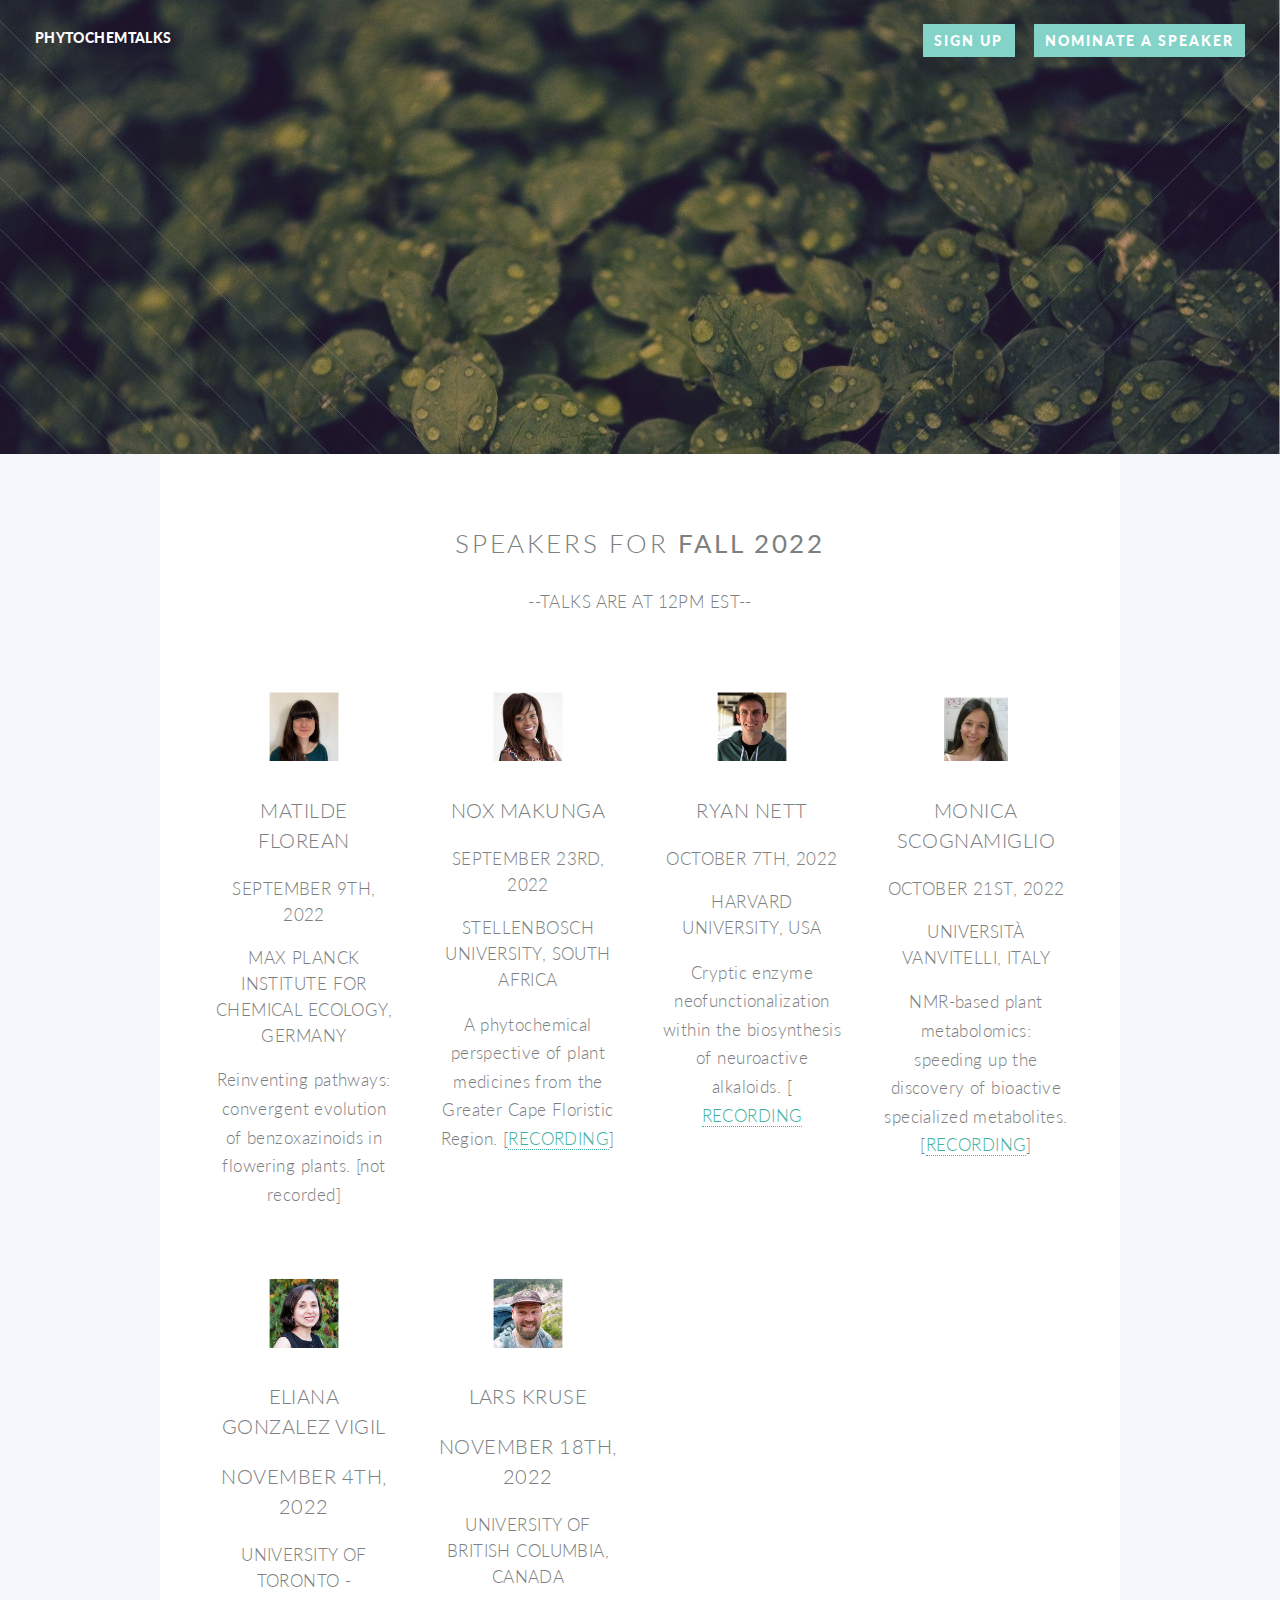
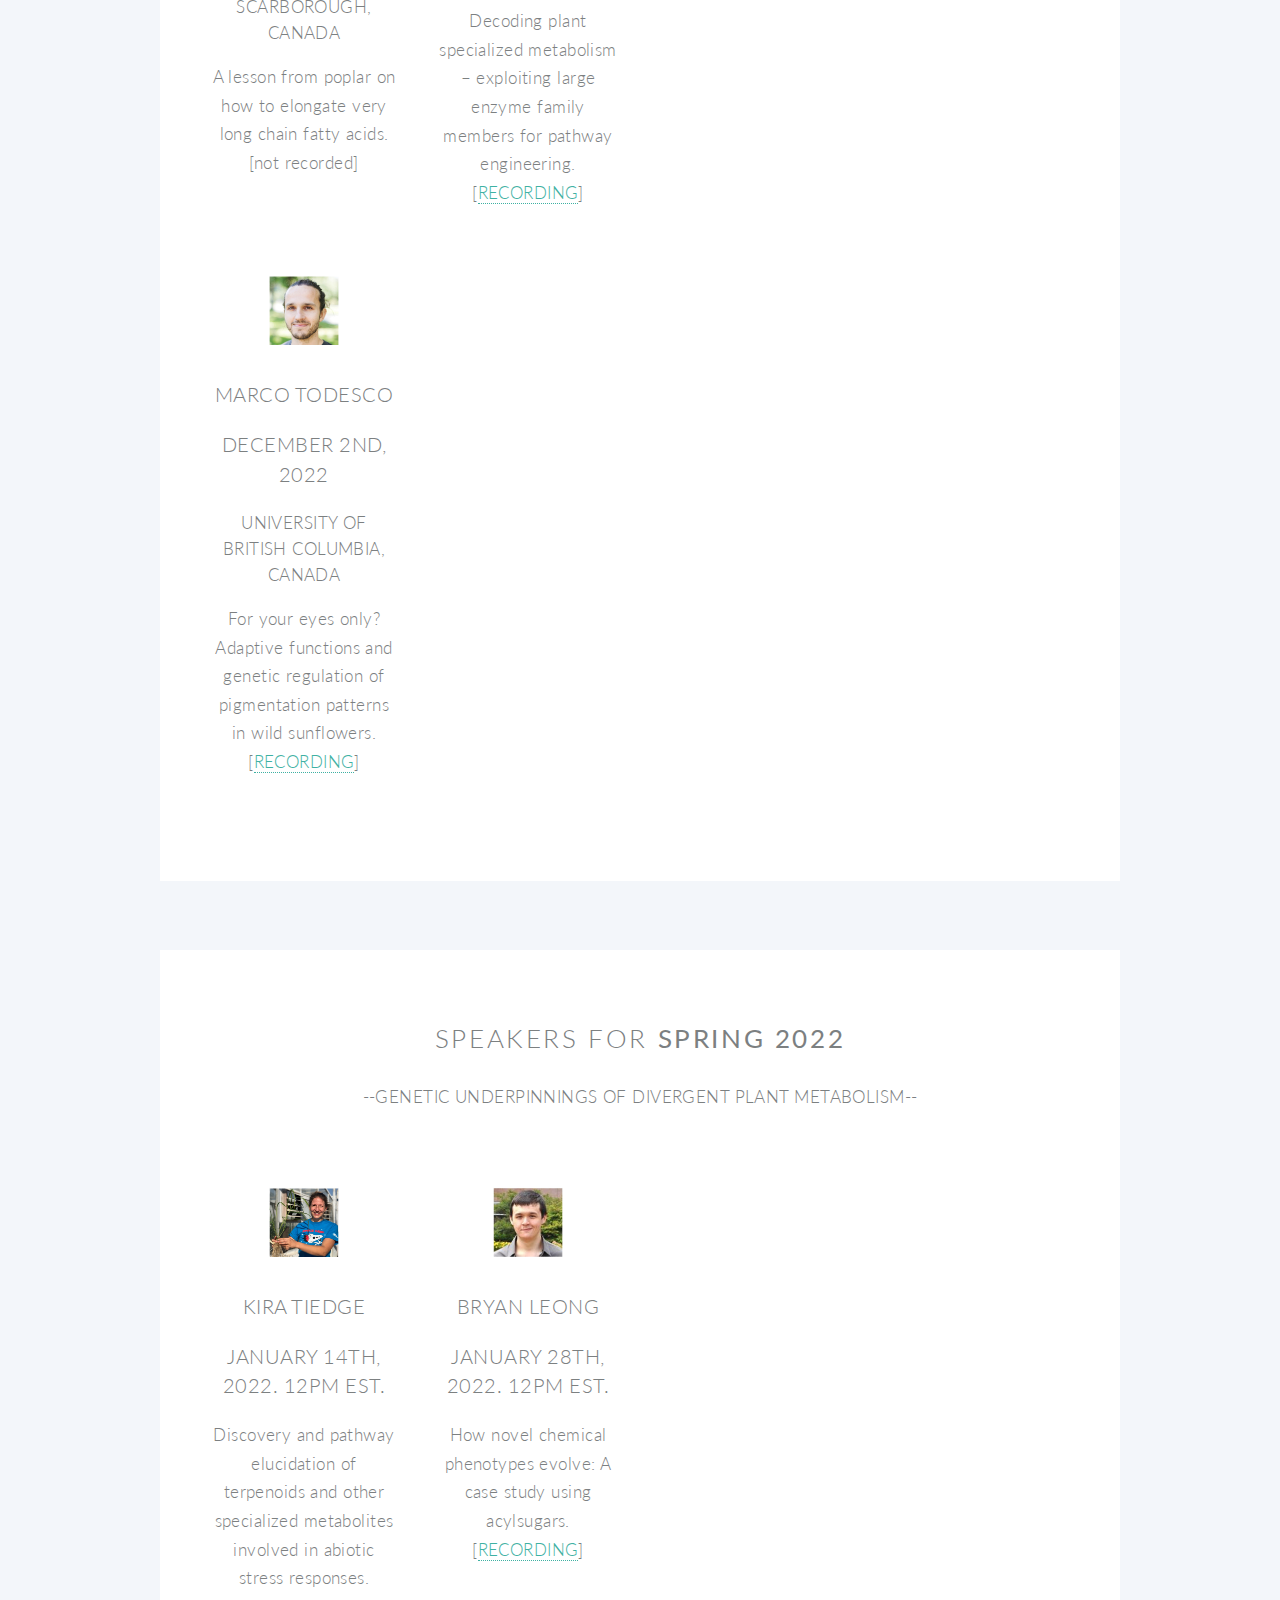
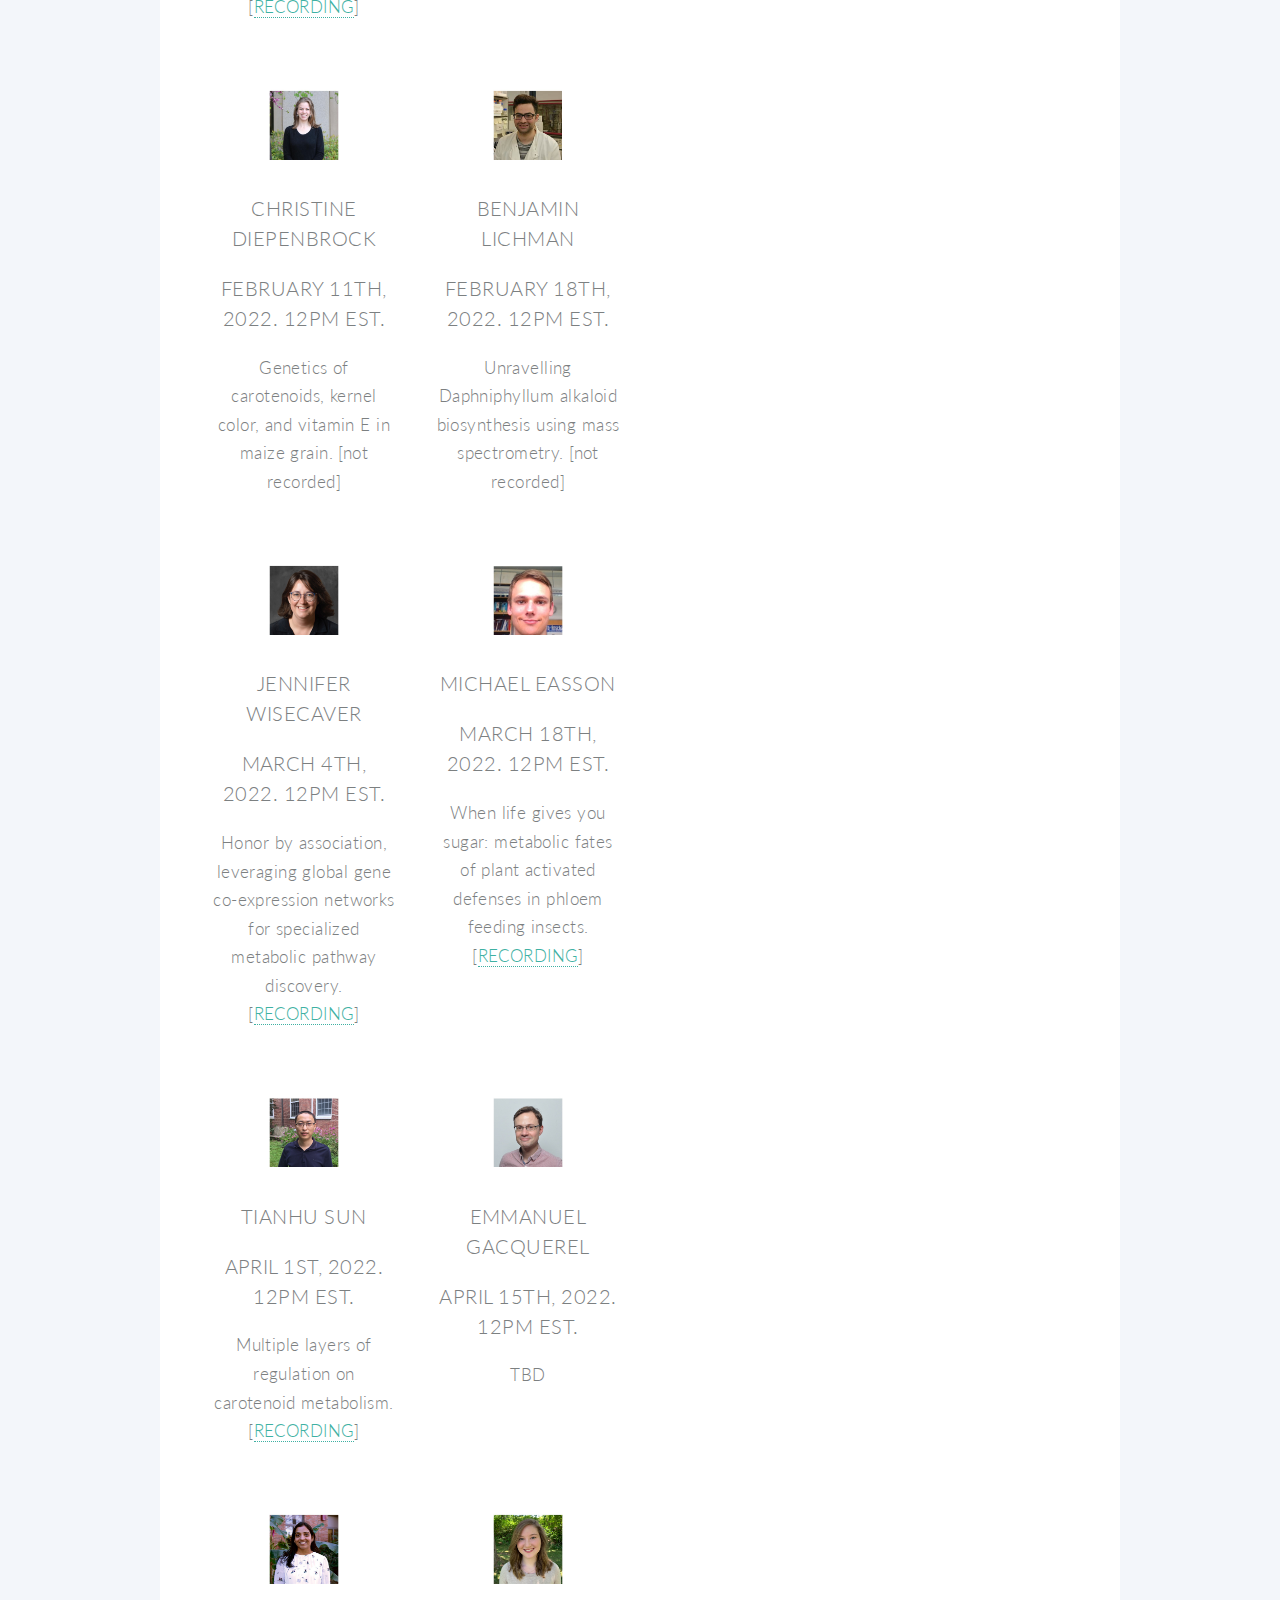
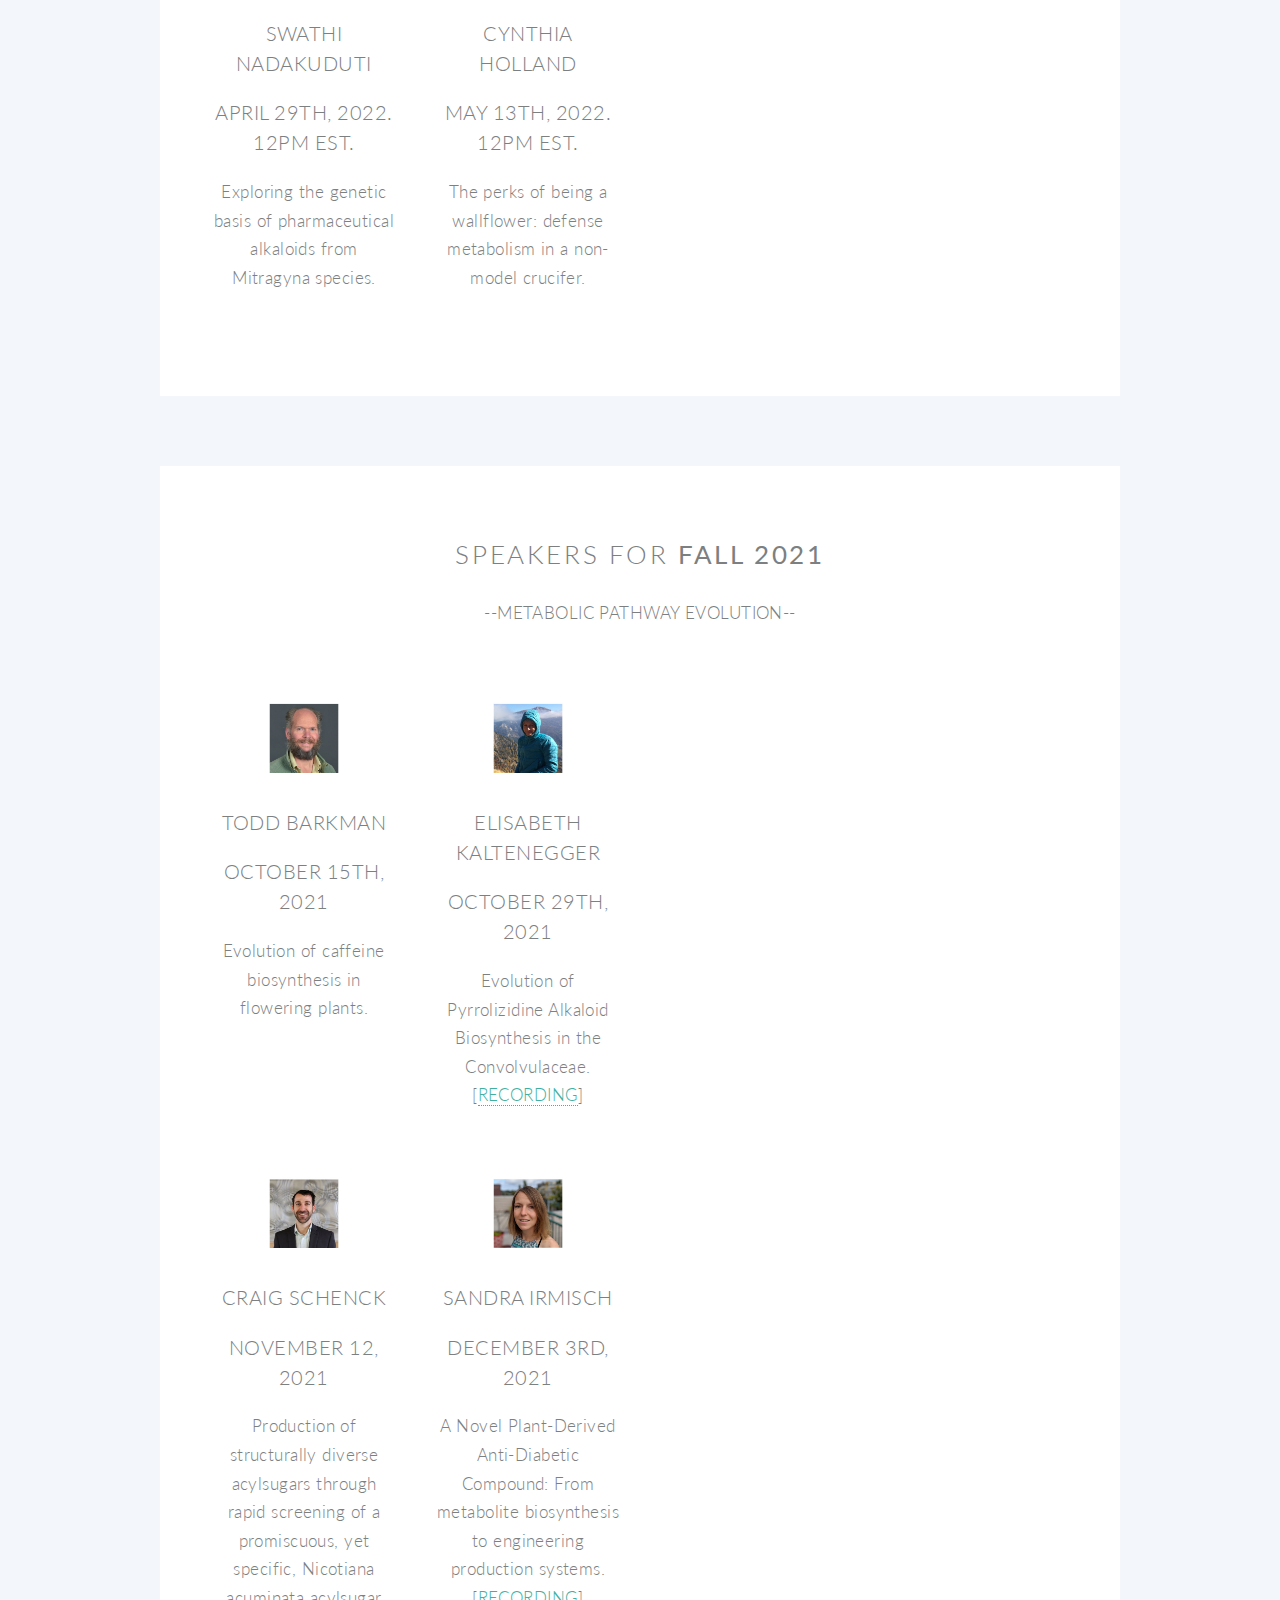
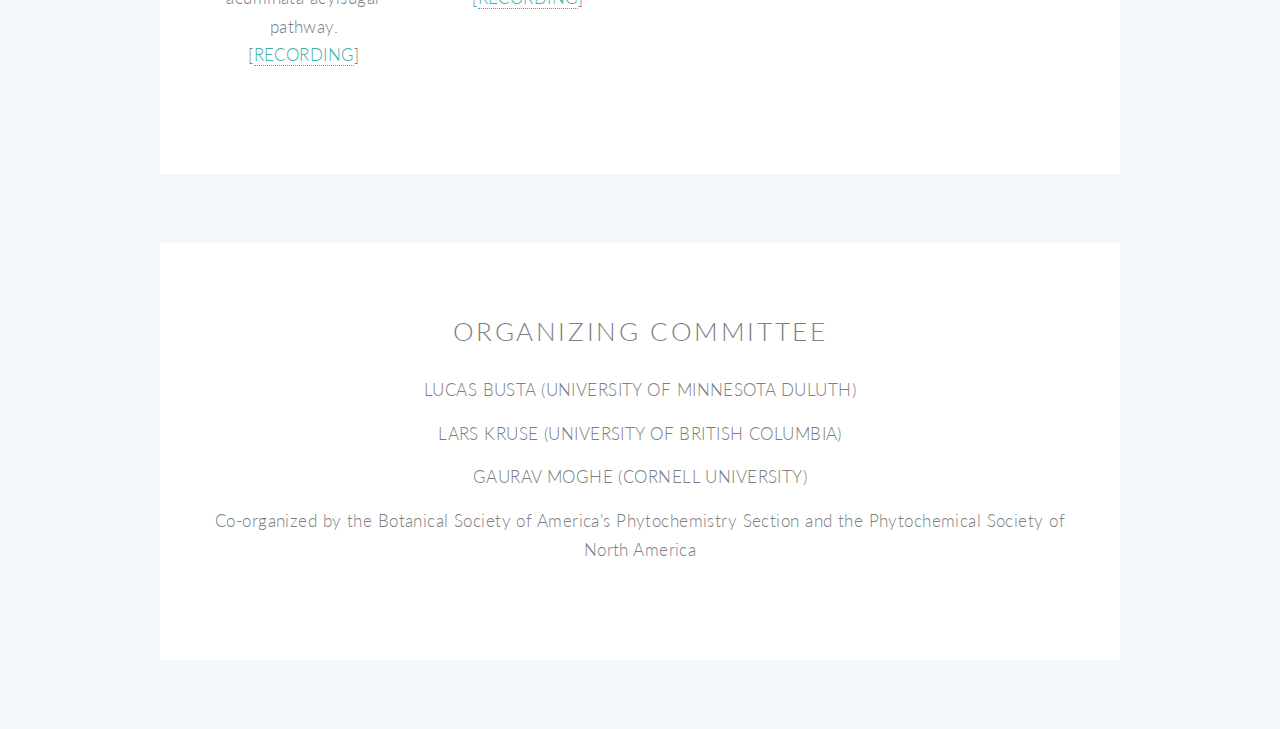
==== commit 1b8c5d31: "Update index_v2.html" ====
--- a/index_v2.html
+++ b/index_v2.html
@@ -97,7 +97,7 @@
 										<a href="#" class="image featured"><img src="images/speakers/florean.jpg" alt="" /></a>
 										<header>
 											<h3>Matilde Florean</h3>
-											<h3>September 9th, 2022</h3>
+											<h5>September 9th, 2022</h3>
 											<h4>Max Planck Institute for Chemical Ecology, Germany</h4>
 										</header>
 										<p>Reinventing pathways: convergent evolution of benzoxazinoids in flowering plants. [not recorded]</p>
@@ -111,23 +111,21 @@
 										<a href="#" class="image featured"><img src="images/speakers/nmakunga.jpg" alt="" /></a>
 										<header>
 											<h3>Nox Makunga</h3>
-											<h3>September 23rd, 2022</h3>
+											<h5>September 23rd, 2022</h3>
 											<h4>Stellenbosch University, South Africa</h4>
 										</header>
 										<p>A phytochemical perspective of plant medicines from the Greater Cape Floristic Region. [<a href="https://youtu.be/Lsn9W8xkxU4">RECORDING</a>]</p>
 									</section>
 
 								</div>
-							</div>
-
-							<div class="row">
+							
 								<div class="col-3 col-6-narrower">
 
 									<section>
 										<a href="#" class="image featured"><img src="images/speakers/nett.jpg" alt="" /></a>
 										<header>
 											<h3>Ryan Nett</h3>
-											<h3>October 7th, 2022</h3>
+											<h5>October 7th, 2022</h3>
 											<h4>Harvard University, USA</h4>
 										</header>
 										<p>Cryptic enzyme neofunctionalization within the biosynthesis of neuroactive alkaloids. [<a href="https://youtu.be/0pZth37WubY"> RECORDING</a></p>
@@ -139,7 +137,7 @@
 										<a href="#" class="image featured"><img src="images/speakers/scognamiglio.jpg" alt="" /></a>
 										<header>
 											<h3>Monica Scognamiglio</h3>
-											<h3>October 21st, 2022</h3>
+											<h5>October 21st, 2022</h3>
 											<h4>Università Vanvitelli, Italy<h4>
 										</header>
 										<p>NMR-based plant metabolomics: speeding up the discovery of bioactive specialized metabolites. [<a href="https://www.youtube.com/watch?v=jr14aKdbmzI">RECORDING</a>]</p>
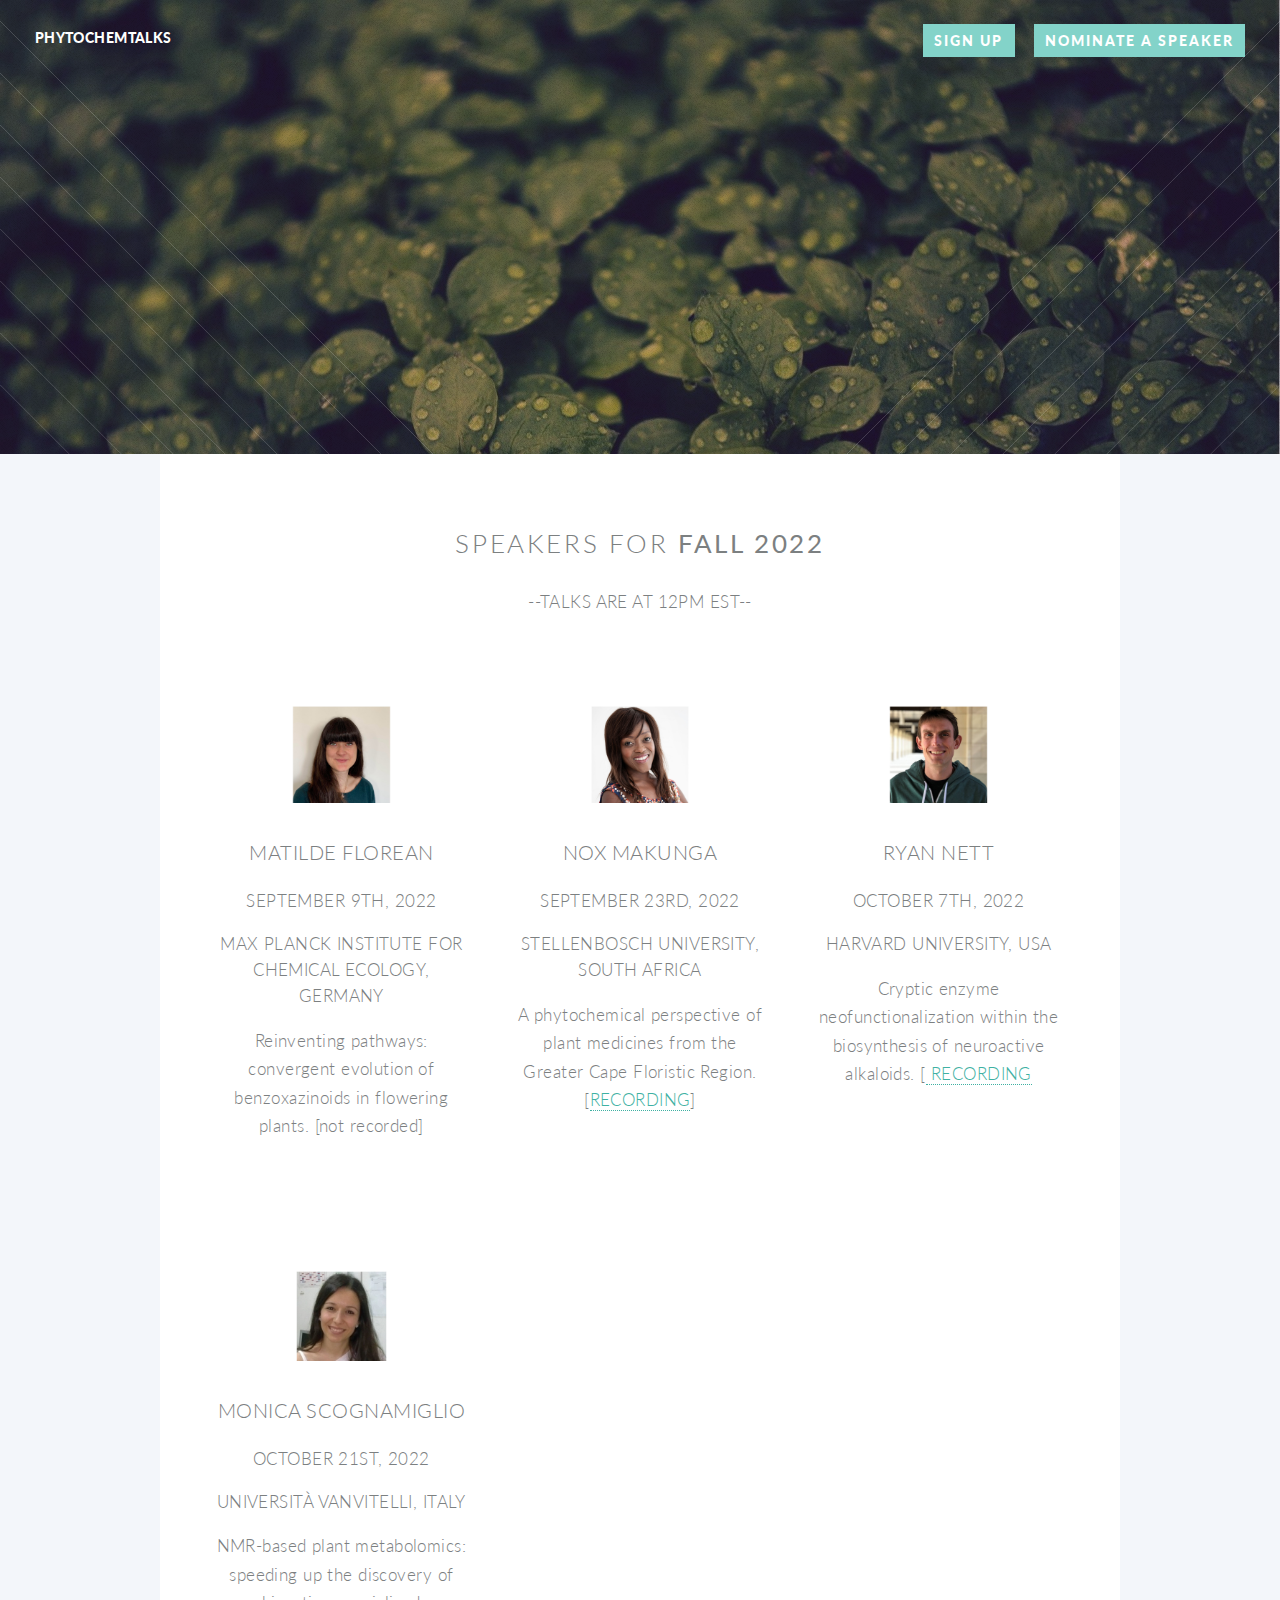
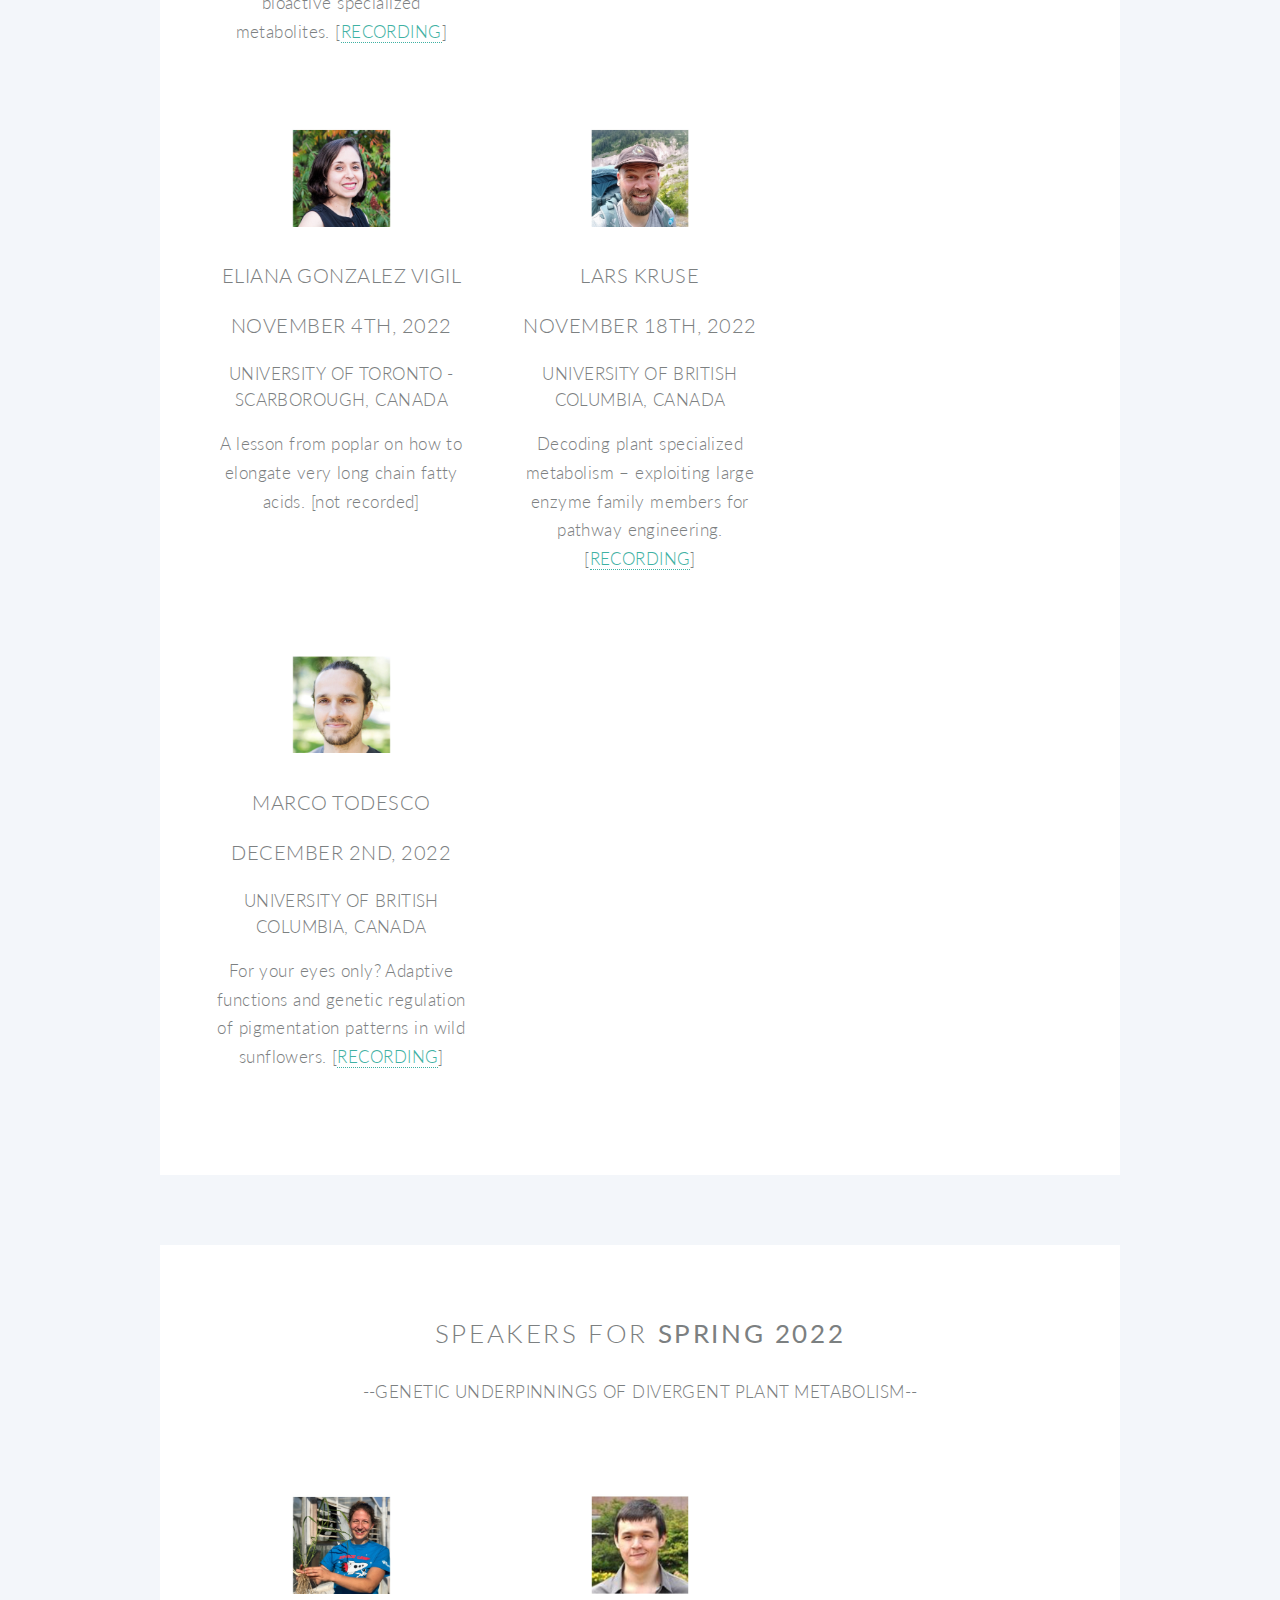
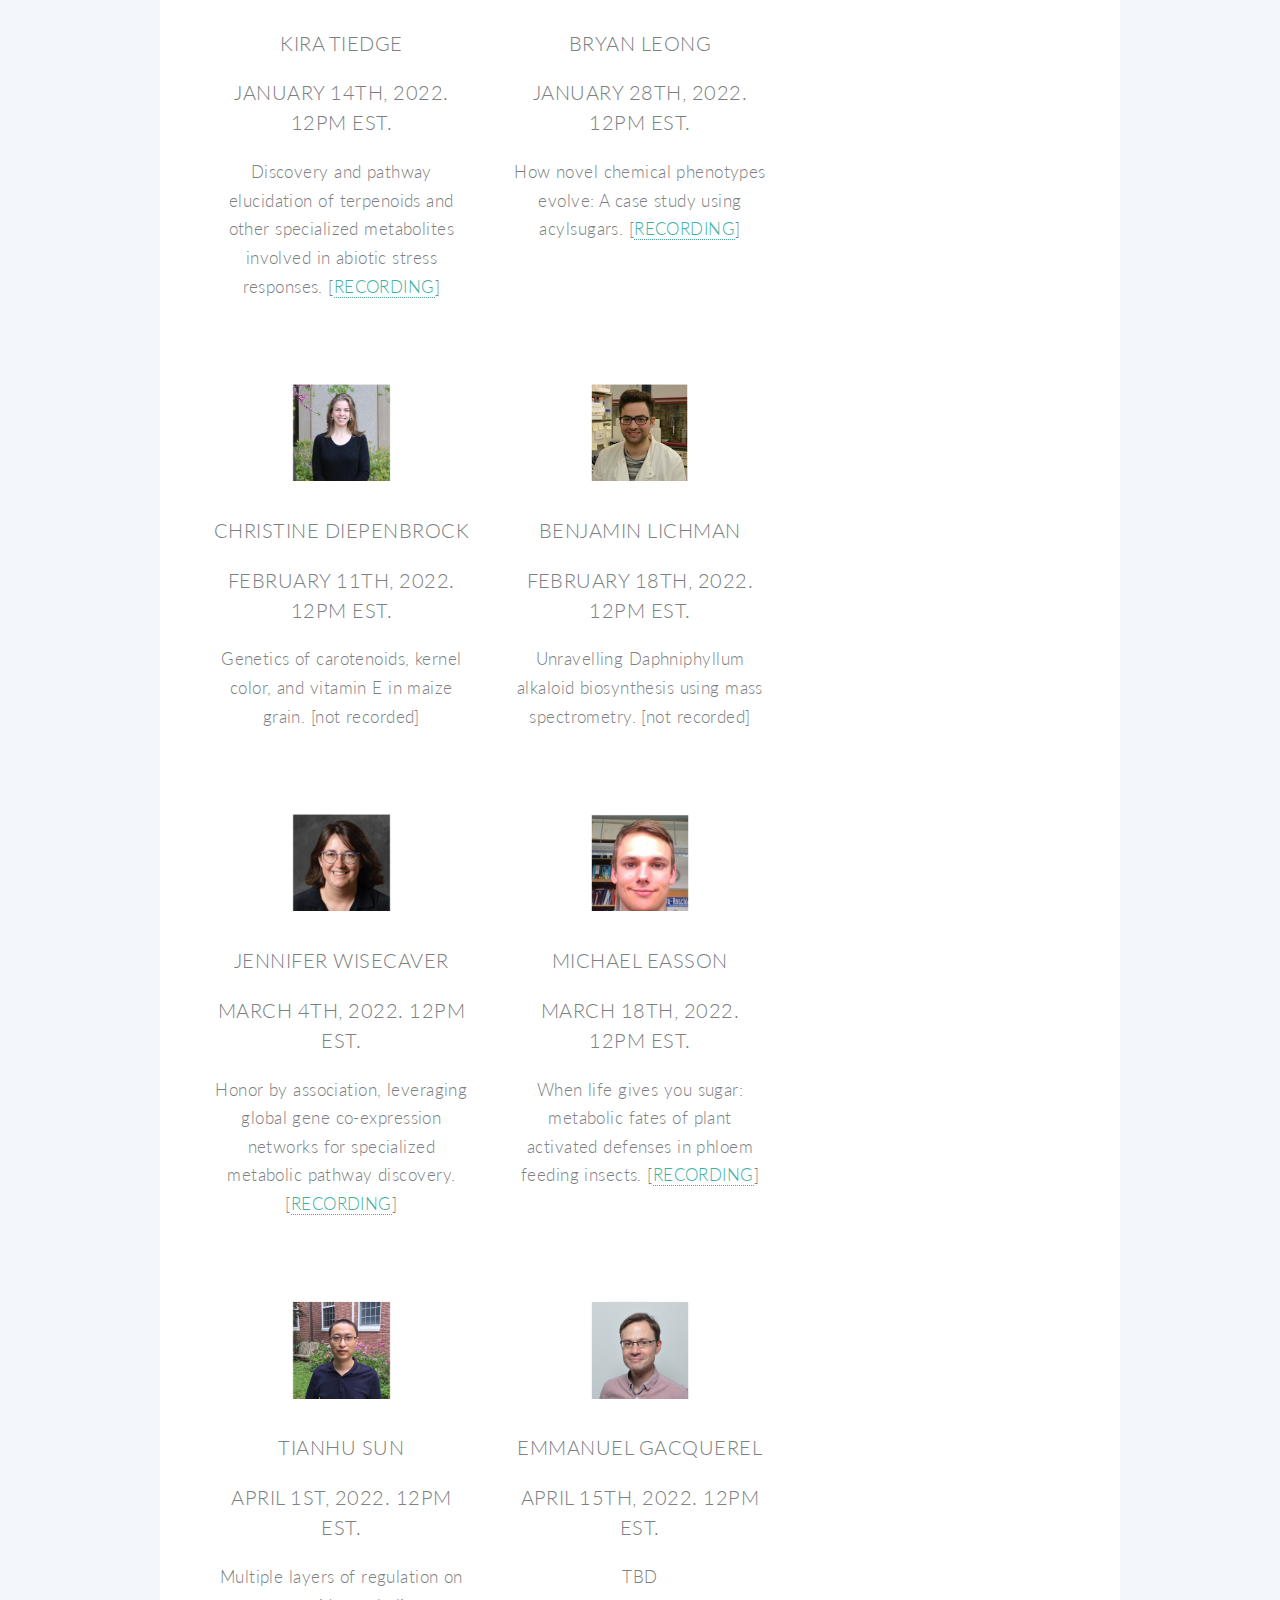
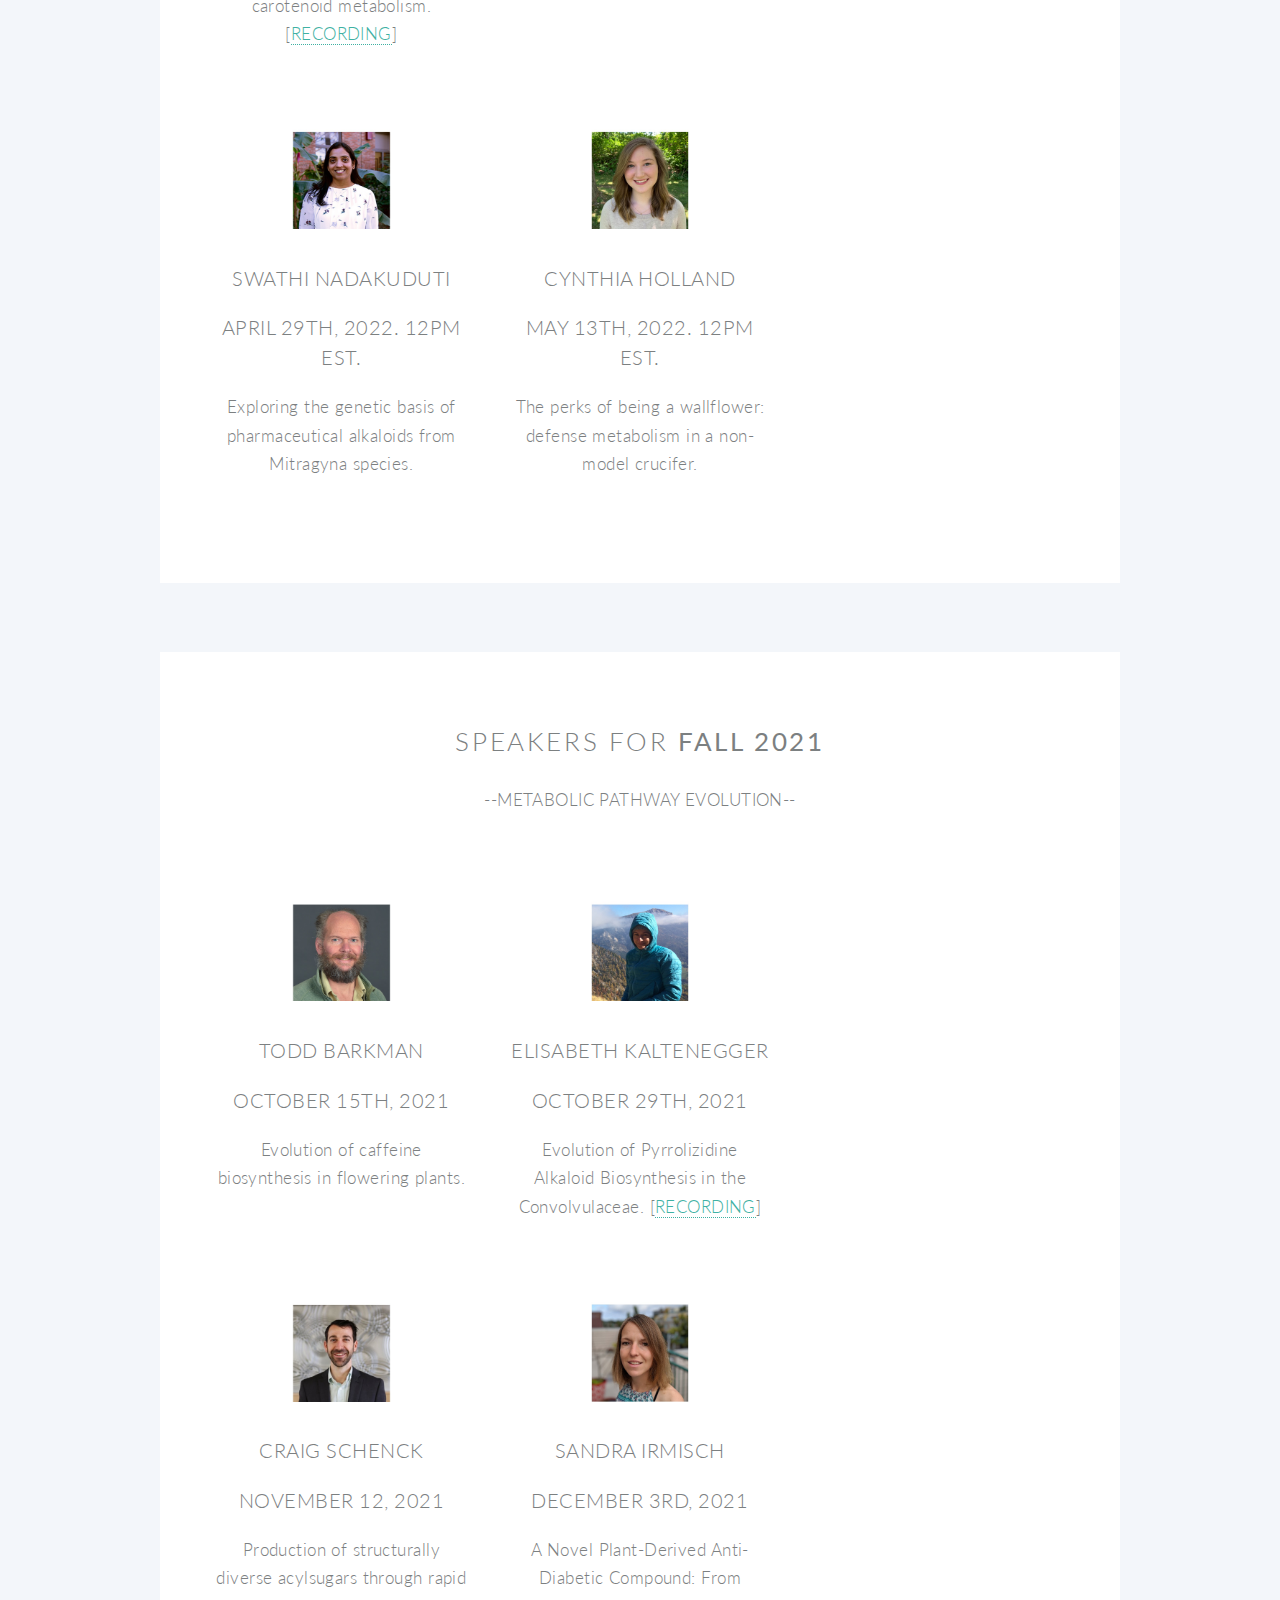
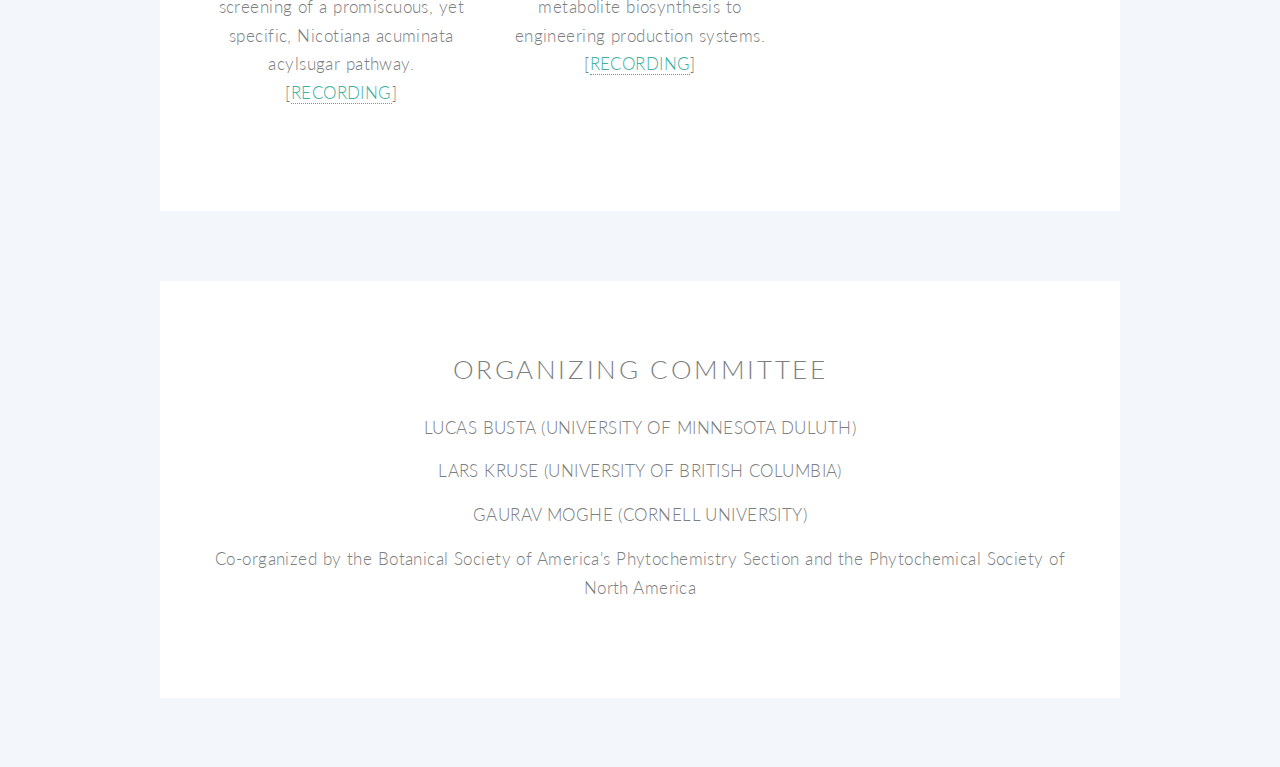
==== commit e13ad3a5: "Update index_v2.html" ====
--- a/index_v2.html
+++ b/index_v2.html
@@ -91,54 +91,54 @@
 
 							<div class="row">
 
-								<div class="col-3 col-6-narrower">
+								<div class="col-4 col-4-narrower">
 
 									<section>
 										<a href="#" class="image featured"><img src="images/speakers/florean.jpg" alt="" /></a>
 										<header>
 											<h3>Matilde Florean</h3>
-											<h5>September 9th, 2022</h3>
-											<h4>Max Planck Institute for Chemical Ecology, Germany</h4>
+											<h5>September 9th, 2022</h5>
+											<h5>Max Planck Institute for Chemical Ecology, Germany</h5>
 										</header>
 										<p>Reinventing pathways: convergent evolution of benzoxazinoids in flowering plants. [not recorded]</p>
 									</section>
 
 								</div>
 
-								<div class="col-3 col-6-narrower">
+								<div class="col-4 col-4-narrower">
 
 									<section>
 										<a href="#" class="image featured"><img src="images/speakers/nmakunga.jpg" alt="" /></a>
 										<header>
 											<h3>Nox Makunga</h3>
-											<h5>September 23rd, 2022</h3>
-											<h4>Stellenbosch University, South Africa</h4>
+											<h5>September 23rd, 2022</h5>
+											<h5>Stellenbosch University, South Africa</h5>
 										</header>
 										<p>A phytochemical perspective of plant medicines from the Greater Cape Floristic Region. [<a href="https://youtu.be/Lsn9W8xkxU4">RECORDING</a>]</p>
 									</section>
 
 								</div>
 							
-								<div class="col-3 col-6-narrower">
+								<div class="col-4 col-4-narrower">
 
 									<section>
 										<a href="#" class="image featured"><img src="images/speakers/nett.jpg" alt="" /></a>
 										<header>
 											<h3>Ryan Nett</h3>
-											<h5>October 7th, 2022</h3>
-											<h4>Harvard University, USA</h4>
+											<h5>October 7th, 2022</h5>
+											<h5>Harvard University, USA</h5>
 										</header>
 										<p>Cryptic enzyme neofunctionalization within the biosynthesis of neuroactive alkaloids. [<a href="https://youtu.be/0pZth37WubY"> RECORDING</a></p>
 									</section>
 
 								</div>
-								<div class="col-3 col-6-narrower">
+								<div class="col-4 col-4-narrower">
 									<section>
 										<a href="#" class="image featured"><img src="images/speakers/scognamiglio.jpg" alt="" /></a>
 										<header>
 											<h3>Monica Scognamiglio</h3>
-											<h5>October 21st, 2022</h3>
-											<h4>Università Vanvitelli, Italy<h4>
+											<h5>October 21st, 2022</h5>
+											<h5>Università Vanvitelli, Italy<h5>
 										</header>
 										<p>NMR-based plant metabolomics: speeding up the discovery of bioactive specialized metabolites. [<a href="https://www.youtube.com/watch?v=jr14aKdbmzI">RECORDING</a>]</p>
 									</section>
@@ -146,7 +146,7 @@
 							</div>
 
 							<div class="row">
-								<div class="col-3 col-6-narrower">
+								<div class="col-4 col-4-narrower">
 
 									<section>
 										<a href="#" class="image featured"><img src="images/speakers/vigil.jpg" alt="" /></a>
@@ -159,7 +159,7 @@
 									</section>
 
 								</div>
-								<div class="col-3 col-6-narrower">
+								<div class="col-4 col-4-narrower">
 									<section>
 										<a href="#" class="image featured"><img src="images/speakers/lkruse.jpg" alt="" /></a>
 										<header>
@@ -173,7 +173,7 @@
 							</div>
 
 							<div class="row">
-								<div class="col-3 col-6-narrower">
+								<div class="col-4 col-4-narrower">
 
 									<section>
 										<a href="#" class="image featured"><img src="images/speakers/mtodesco.jpg" alt="" /></a>
@@ -207,7 +207,7 @@
 							</header>
 
 							<div class="row">
-								<div class="col-3 col-6-narrower">
+								<div class="col-4 col-4-narrower">
 
 									<section>
 										<a href="#" class="image featured"><img src="images/speakers/tiedge.jpg" alt="" /></a>
@@ -219,7 +219,7 @@
 									</section>
 
 								</div>
-								<div class="col-3 col-6-narrower">
+								<div class="col-4 col-4-narrower">
 									<section>
 										<a href="#" class="image featured"><img src="images/speakers/leong.jpg" alt="" /></a>
 										<header>
@@ -232,7 +232,7 @@
 							</div>
 
 							<div class="row">
-								<div class="col-3 col-6-narrower">
+								<div class="col-4 col-4-narrower">
 
 									<section>
 										<a href="#" class="image featured"><img src="images/speakers/diepenbrock.jpg" alt="" /></a>
@@ -244,7 +244,7 @@
 									</section>
 
 								</div>
-								<div class="col-3 col-6-narrower">
+								<div class="col-4 col-4-narrower">
 
 									<section>
 										<a href="#" class="image featured"><img src="images/speakers/lichman.jpg" alt="" /></a>
@@ -259,7 +259,7 @@
 							</div>
 
 							<div class="row">
-								<div class="col-3 col-6-narrower">
+								<div class="col-4 col-4-narrower">
 
 									<section>
 										<a href="#" class="image featured"><img src="images/speakers/wisecaver.jpg" alt="" /></a>
@@ -271,7 +271,7 @@
 									</section>
 
 								</div>
-								<div class="col-3 col-6-narrower">
+								<div class="col-4 col-4-narrower">
 									<section>
 										<a href="#" class="image featured"><img src="images/speakers/easson.jpg" alt="" /></a>
 										<header>
@@ -284,7 +284,7 @@
 							</div>
 
 							<div class="row">
-								<div class="col-3 col-6-narrower">
+								<div class="col-4 col-4-narrower">
 
 									<section>
 										<a href="#" class="image featured"><img src="images/speakers/sun.jpg" alt="" /></a>
@@ -296,7 +296,7 @@
 									</section>
 
 								</div>
-								<div class="col-3 col-6-narrower">
+								<div class="col-4 col-4-narrower">
 									<section>
 										<a href="#" class="image featured"><img src="images/speakers/gacquerel.jpg" alt="" /></a>
 										<header>
@@ -309,7 +309,7 @@
 							</div>
 
 							<div class="row">
-								<div class="col-3 col-6-narrower">
+								<div class="col-4 col-4-narrower">
 
 									<section>
 										<a href="#" class="image featured"><img src="images/speakers/nadakuduti.jpg" alt="" /></a>
@@ -321,7 +321,7 @@
 									</section>
 
 								</div>
-								<div class="col-3 col-6-narrower">
+								<div class="col-4 col-4-narrower">
 									<section>
 										<a href="#" class="image featured"><img src="images/speakers/holland.jpg" alt="" /></a>
 										<header>
@@ -351,7 +351,7 @@
 							</header>
 
 							<div class="row">
-								<div class="col-3 col-6-narrower">
+								<div class="col-4 col-4-narrower">
 
 									<section>
 										<a href="#" class="image featured"><img src="images/speakers/barkman.jpg" alt="" /></a>
@@ -363,7 +363,7 @@
 									</section>
 
 								</div>
-								<div class="col-3 col-6-narrower">
+								<div class="col-4 col-4-narrower">
 
 									<section>
 										<a href="#" class="image featured"><img src="images/speakers/kaltenegger.jpg" alt="" /></a>
@@ -378,7 +378,7 @@
 							</div>
 
 							<div class="row">
-								<div class="col-3 col-6-narrower">
+								<div class="col-4 col-4-narrower">
 
 									<section>
 										<a href="#" class="image featured"><img src="images/speakers/schenck.jpg" alt="" /></a>
@@ -390,7 +390,7 @@
 									</section>
 
 								</div>
-								<div class="col-3 col-6-narrower">
+								<div class="col-4 col-4-narrower">
 									<section>
 										<a href="#" class="image featured"><img src="images/speakers/irmisch.jpg" alt="" /></a>
 										<header>
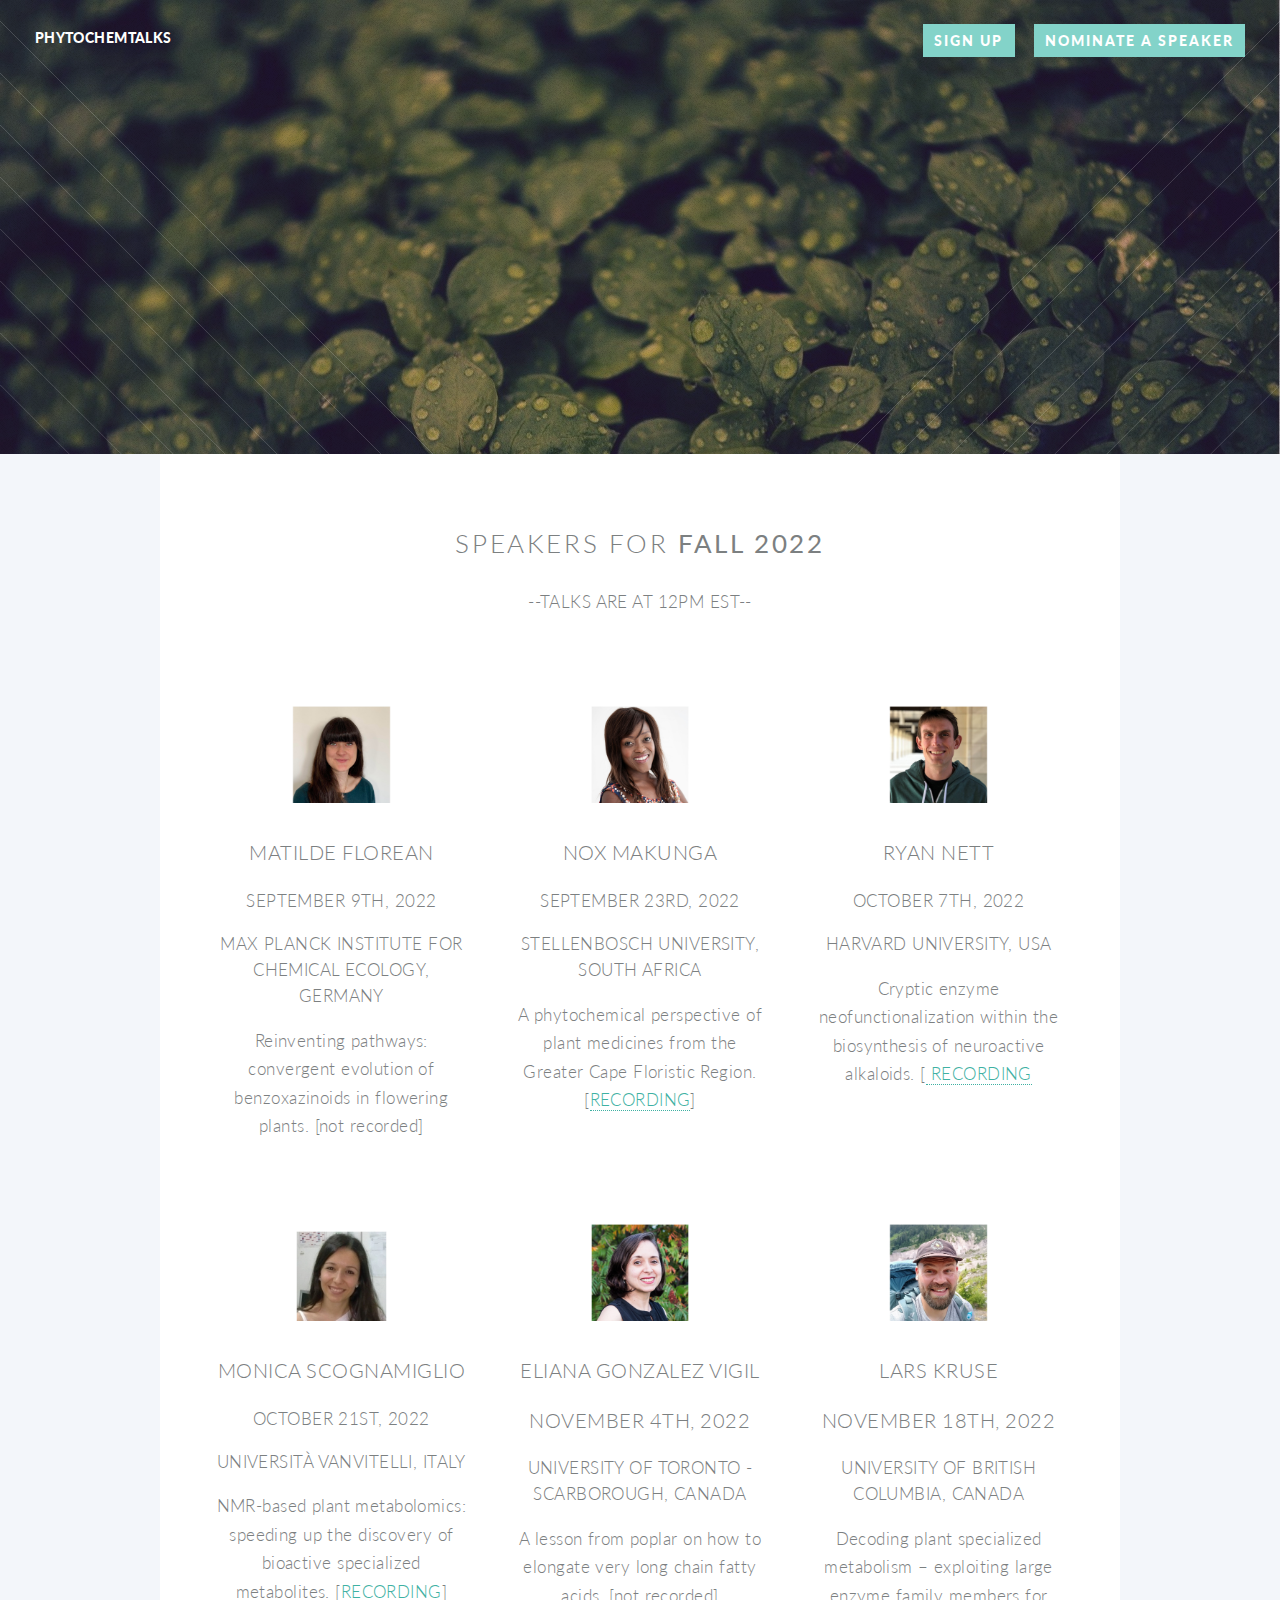
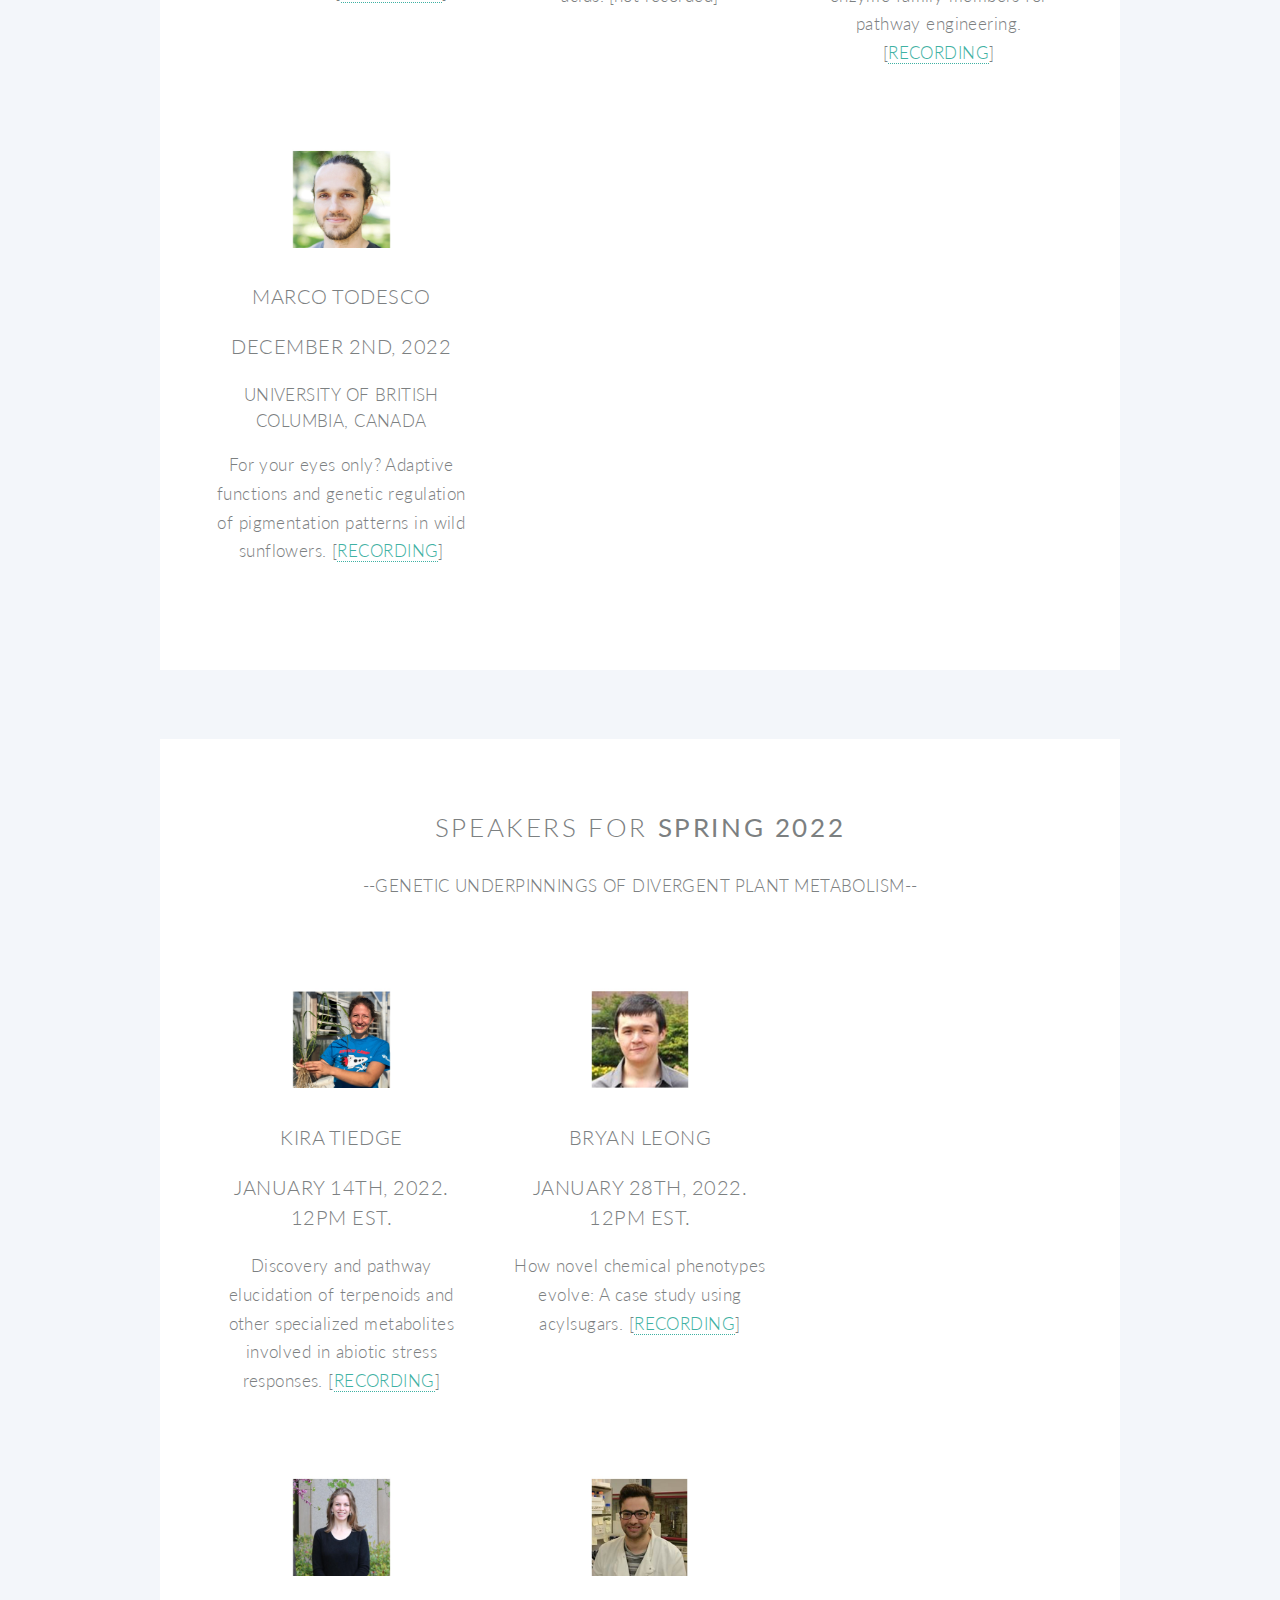
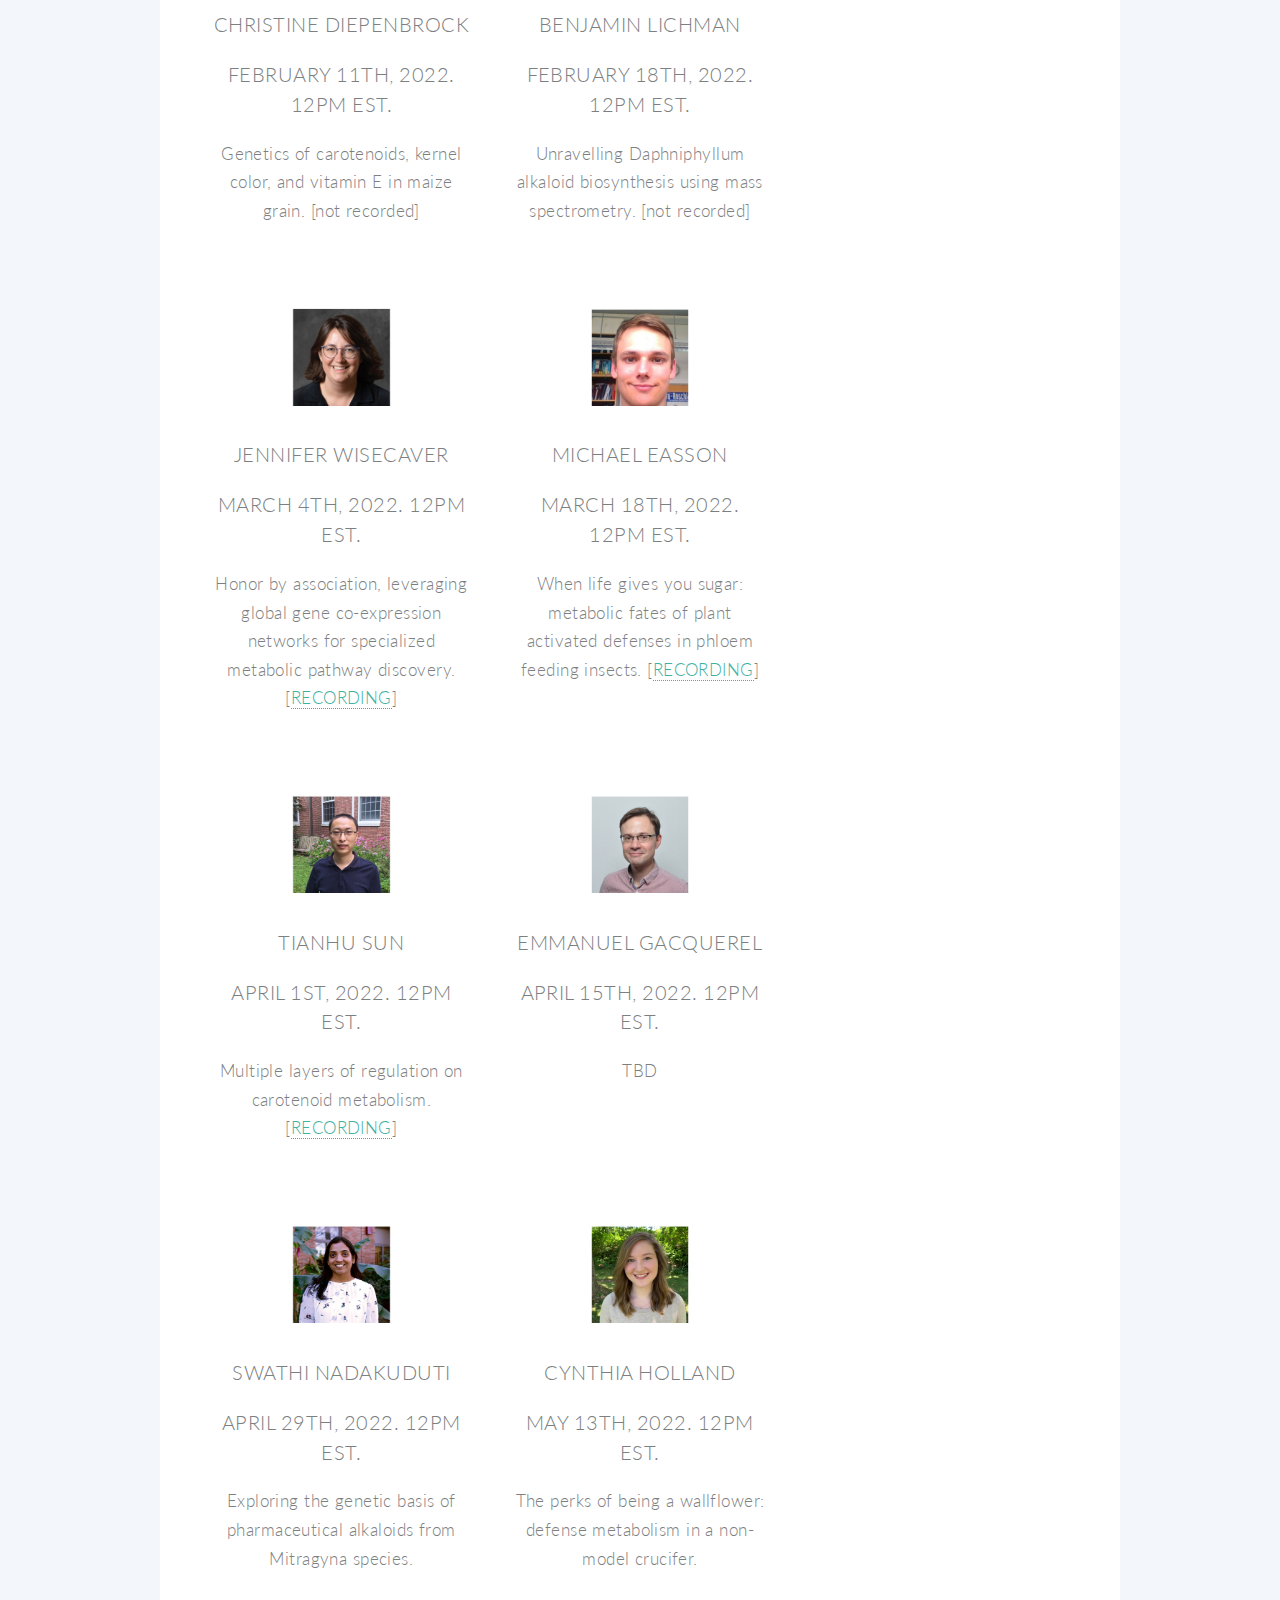
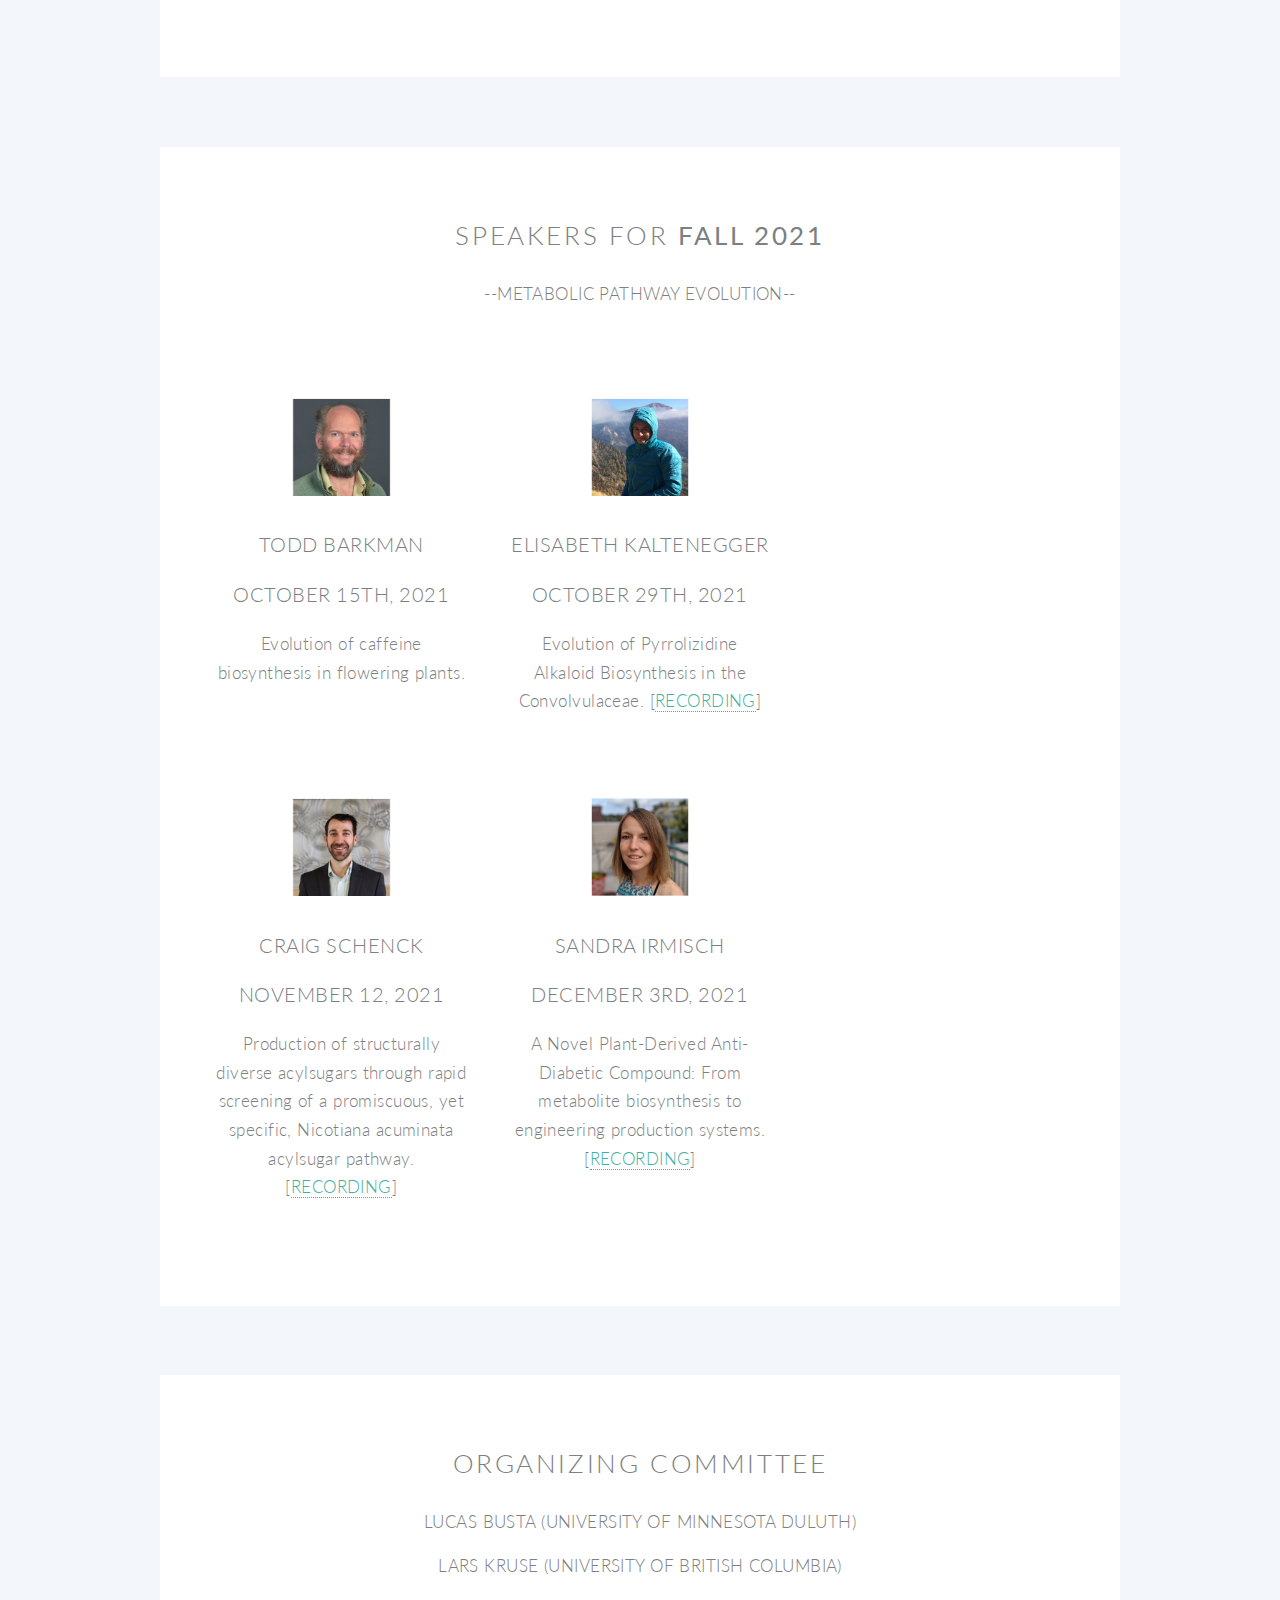
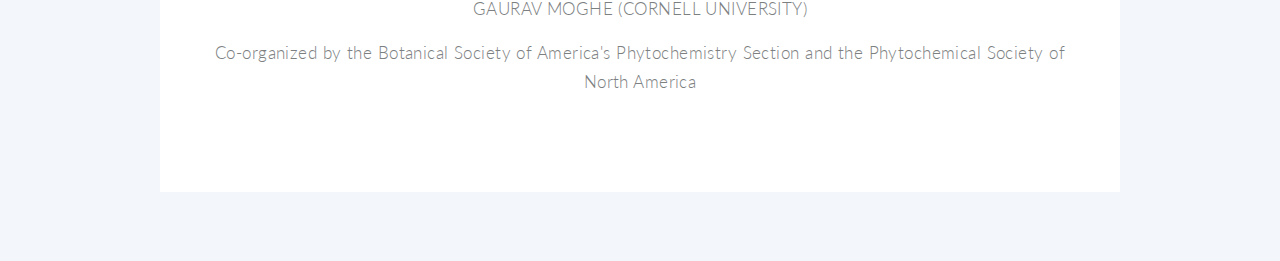
==== commit 50620be5: "Update index_v2.html" ====
--- a/index_v2.html
+++ b/index_v2.html
@@ -132,6 +132,11 @@
 									</section>
 
 								</div>
+
+							</div>
+
+							<div class="row">
+
 								<div class="col-4 col-4-narrower">
 									<section>
 										<a href="#" class="image featured"><img src="images/speakers/scognamiglio.jpg" alt="" /></a>
@@ -143,9 +148,7 @@
 										<p>NMR-based plant metabolomics: speeding up the discovery of bioactive specialized metabolites. [<a href="https://www.youtube.com/watch?v=jr14aKdbmzI">RECORDING</a>]</p>
 									</section>
 								</div>
-							</div>
-
-							<div class="row">
+							
 								<div class="col-4 col-4-narrower">
 
 									<section>
